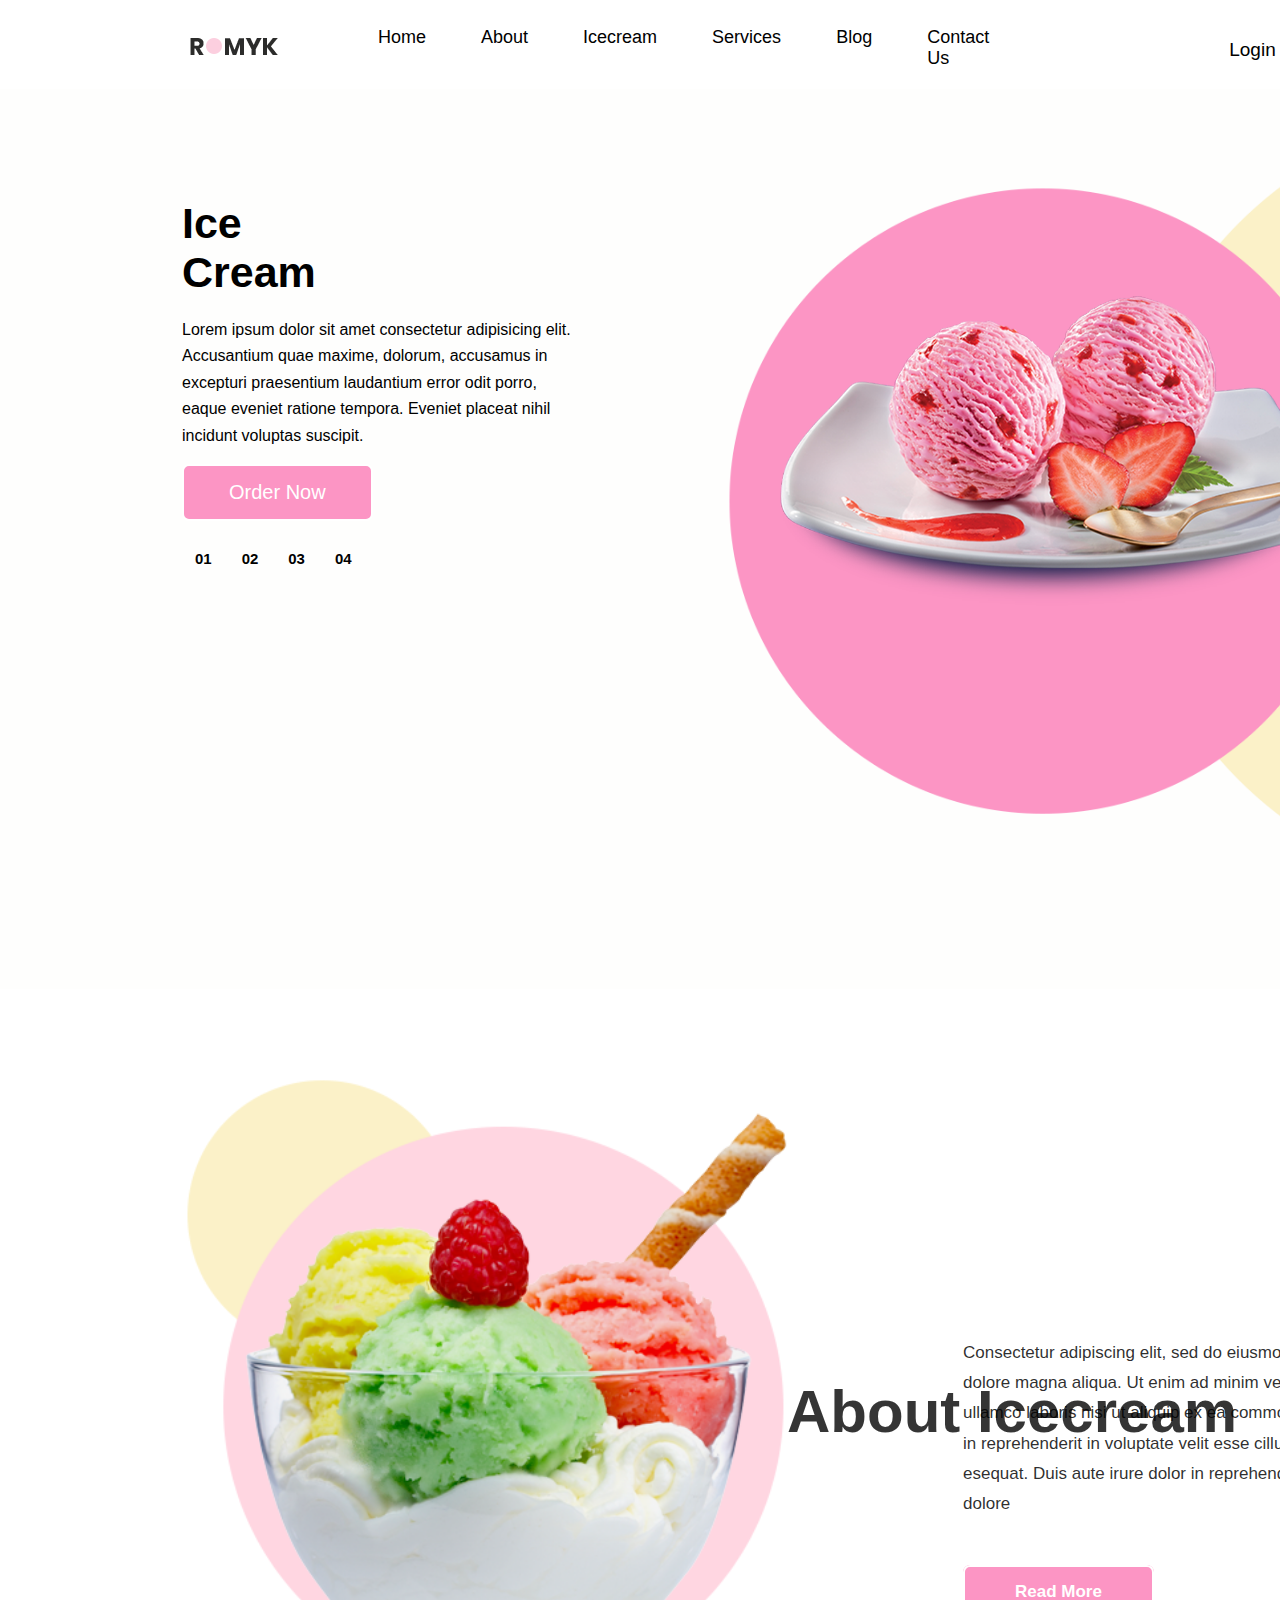
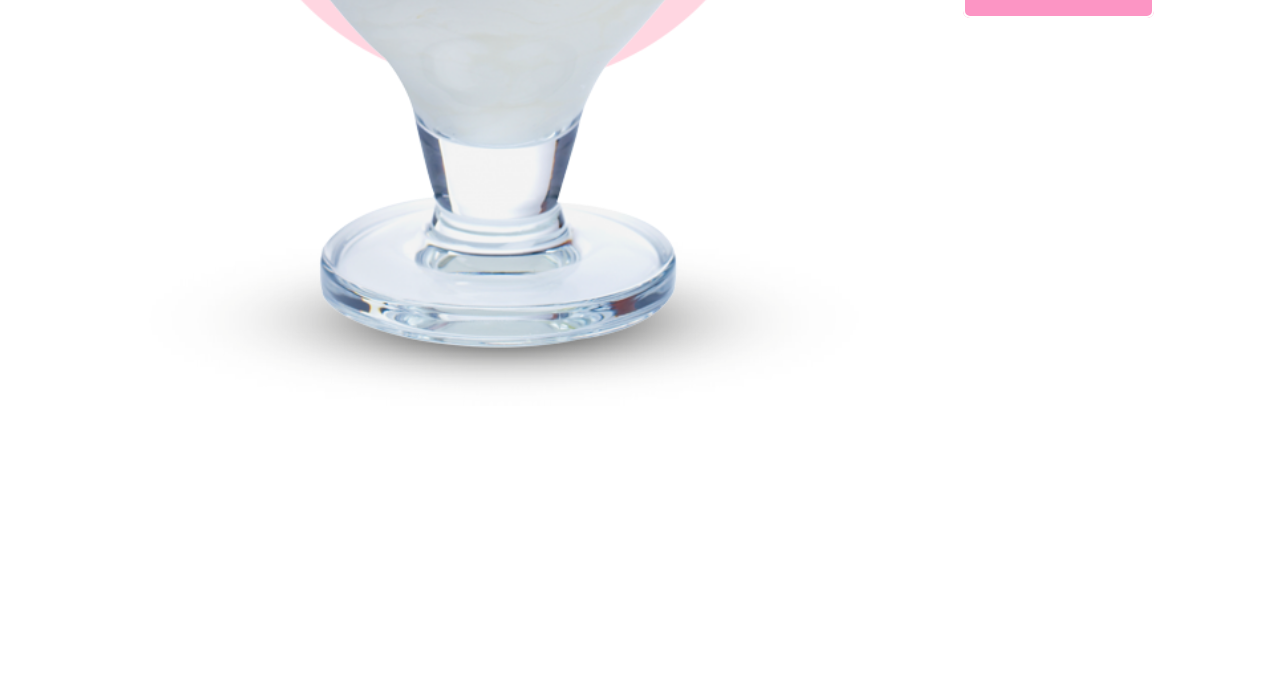
==== index.html @ 7dbae945 "second page" ====
<!DOCTYPE html>
<html lang="en">
<head>
    <meta charset="UTF-8">
    <meta name="viewport" content="width=device-width, initial-scale=1.0">
    <title>Romyk</title>
    <link rel="stylesheet" href="./index.css">
    <link rel="stylesheet" href="https://cdnjs.cloudflare.com/ajax/libs/font-awesome/6.7.2/css/all.min.css" integrity="sha512-Evv84Mr4kqVGRNSgIGL/F/aIDqQb7xQ2vcrdIwxfjThSH8CSR7PBEakCr51Ck+w+/U6swU2Im1vVX0SVk9ABhg==" crossorigin="anonymous" referrerpolicy="no-referrer" />  <!--font AWEsome CDN -->
    <link rel="icon" href="./images/img-5.png">
</head> 
<body>

<header id="navbar">
    <img src="./images/logo.png" alt="refresh the page">
    
    <nav>
    <ul>
        <li><a href="">Home</a></li>
        <li><a href="">About</a></li>
        <li><a href="">Icecream</a></li>
        <li><a href="">Services</a></li>
        <li><a href="">Blog</a></li>
        <li><a href="">Contact Us</a></li>
    </ul>
</nav>
    <p>Login&nbsp; </p>
  <div class="user">
    <i class="fa-solid fa-user"></i></div>
    <div class="search">
    <i class="fa-solid fa-magnifying-glass"></i>
  </div>
    
</header>
<!-- header section end -->
<!-- first page -->
<main>

   <div id="firstpage">
 
    <h1>
      Ice 
    </h1>
    <h1>Cream</h1>
    <P>Lorem ipsum dolor sit amet consectetur adipisicing elit. Accusantium quae maxime, dolorum, accusamus in excepturi praesentium laudantium error odit porro, eaque eveniet ratione tempora. Eveniet placeat nihil incidunt voluptas suscipit.</P> 
   
    <div id="ordernow"><a href="">Order Now</a></div>
    <div class="img"><img src="./images/banner-img.png" height="310px" width="580px"></div>
    <div id="ordernum">
        <ol >
            <li><h5>01</h5></li>
            <li><h5>02</h5></li>
            <li><h5>03</h5></li>
            <li><h5>04</h5></li>
        </ol>
    </div>
    
</div>



</main>
<!-- first page end -->

  <!-- second page     -->
   <section id="secpage">
    
        <div class="Aboutpadding"></div> 
        <div class="margin"></div>
        <img src="./images/about-img.png" alt="">
        <div class="h1"><h1>About Icecream</h1></div>
        <div class="border"></div>
        <div><p>Consectetur adipiscing elit, sed do eiusmod tempor incididunt ut labore et dolore magna aliqua. Ut enim ad minim veniam, quis nostrud exercitation ullamco laboris nisi ut aliquip ex ea commodo consequat. Duis aute irure dolor in reprehenderit in voluptate velit esse cillum dolore euconsectetur adipiscing esequat. Duis aute irure dolor in reprehenderit in voluptate velit esse cillum dolore</p></div>
        <div><a href=""><b>Read More</b></a></div>
        
    </section>
    <!-- second page end -->
</body>
</html>
---- index.css ----
*{
    margin: 0px;
    padding: 0px;
    box-sizing: border-box;
}



#navbar
{   width: 100%;
    padding: 20px 40px 0px 40px;
    display: flex;
    justify-content: space-between;
    align-items: center;
    position: relative;
    bottom: 20px;
    
    
    
}
#navbar img
{
     padding: 22px 0px 0px 150px;      
    
}
#navbar nav ul
{
    padding-top: 27px;
    padding-right: 360px;
    padding-left: 100px;

    display: flex;
    gap: 55px;
   list-style: none;
    font-size: 18px;
    /* font-family: system-ui, -apple-system, BlinkMacSystemFont, 'Segoe UI', Roboto, Oxygen, Ubuntu, Cantarell, 'Open Sans', 'Helvetica Neue', sans-serif; */
    font-family:'poppins',sans-serif;
}
#navbar nav ul li a
{
    text-decoration: none;
    color: black;
}
#navbar nav ul li a:hover
{
    color: #fC95C4;
}
#navbar p
{
    
    font-family:'poppins',sans-serif;
    position: relative;
    right: 120px;
    top: 15px;
    font-size: 19px;
    
} 
#navbar p:hover{
    color: #fC95C4;
    
}
.user
{
    position: relative;
    top: 15px;
    right:118px;}

.search
{
    position: relative;
    top: 15px;
    right:35px ;
}
.search:hover{
    color: #fC95C4;
}
/* first page */
#firstpage {
  background-image: url('./images/banner-bg.png');
  background-repeat: no-repeat;
  background-position: center;
  background-size: cover;
  height:100vh;
  width: 100%;

}
#firstpage h1
{
    box-sizing: border-box;
    text-align:left;
    position: relative;
    top: 110px;
    left: 182px;
    font-family:'poppins',sans-serif;
    font-size: 43px;
}
#firstpage p
{
    font-family:'poppins',sans-serif;
    position: relative;
    top: 130px;
    left: 182px;
    width: 400px;
    line-height: 0.7cm;

}
#ordernow
{
    
    font-family: 'poppins',sans-serif;
    font-size: 20px;
    width: fit-content;
    border: 2px solid black;
    border-radius: 7px;
    border-color: rgb(255, 255, 255);
    background-color: #fC95C4;
    padding: 15px 45px 15px 45px;
    position: relative;
    top: 145px;
    left: 182px;
    

}
#ordernow a{
     
    text-decoration: none;
    color: rgb(255, 255, 255);
}
.img
{
    
    position: relative;
    left: 780px;
    bottom: 80px;
}
#ordernum ol
{
display: flex;
gap: 30px;
list-style: none;
position: relative;
bottom: 140px;
left: 195px;
font-family:'poppins',sans-serif;
font-size: 18px;

}
#ordernum ol li:hover{
    color: #fC95C4;
}
/*second page*/
.Aboutpadding
{
    padding-top: 90px;
}
.margin
{
    margin: 0px 111px 0px 111px;
    padding: 0px 15px 0px 15px;
}
#secpage img{
    max-width: 100%;
    height: 103vh;
    position: relative;
    left: 149px;
}
#secpage .h1
{
    display: flex;
    justify-content: center;
    gap: 5px;
    font-family:'poppins',sans-serif;
    color: rgba(0, 0, 0, 0.792);
    font-size: 30px;
    position: relative;
    bottom: 633px;
    left: 787px;
    width: fit-content;
      
}
#secpage .border{
    width: 90px;
    height: 6px;
    border: 1px solid #00000000;
    background-color: #fC95C4;
    border-radius: 4px;
   position: relative;
   bottom: 88vh;
   left: 158vh;
}
#secpage div p {
    font-family: 'poppins', sans-serif;
    font-size: 17px;
    color: rgba(0, 0, 0, 0.827);
    width: 600px;
    line-height: 0.8cm;
    position: relative;
    bottom: 83vh;
    left: 107vh;
}
#secpage div a
{
    font-family: 'poppins',sans-serif;
    font-size: 17px;
    
    color: black;
    
    width: fit-content;
    border: 2px solid black;
    border-radius: 7px;
    border-color: rgb(255, 255, 255);
    background-color: #fC95C4;
    text-decoration: none;
    color: rgb(255, 255, 255);
    position: relative;
    bottom: 76vh;
    left: 107vh;
    padding: 15px 50px 15px 50px;
}
/*second page end*/
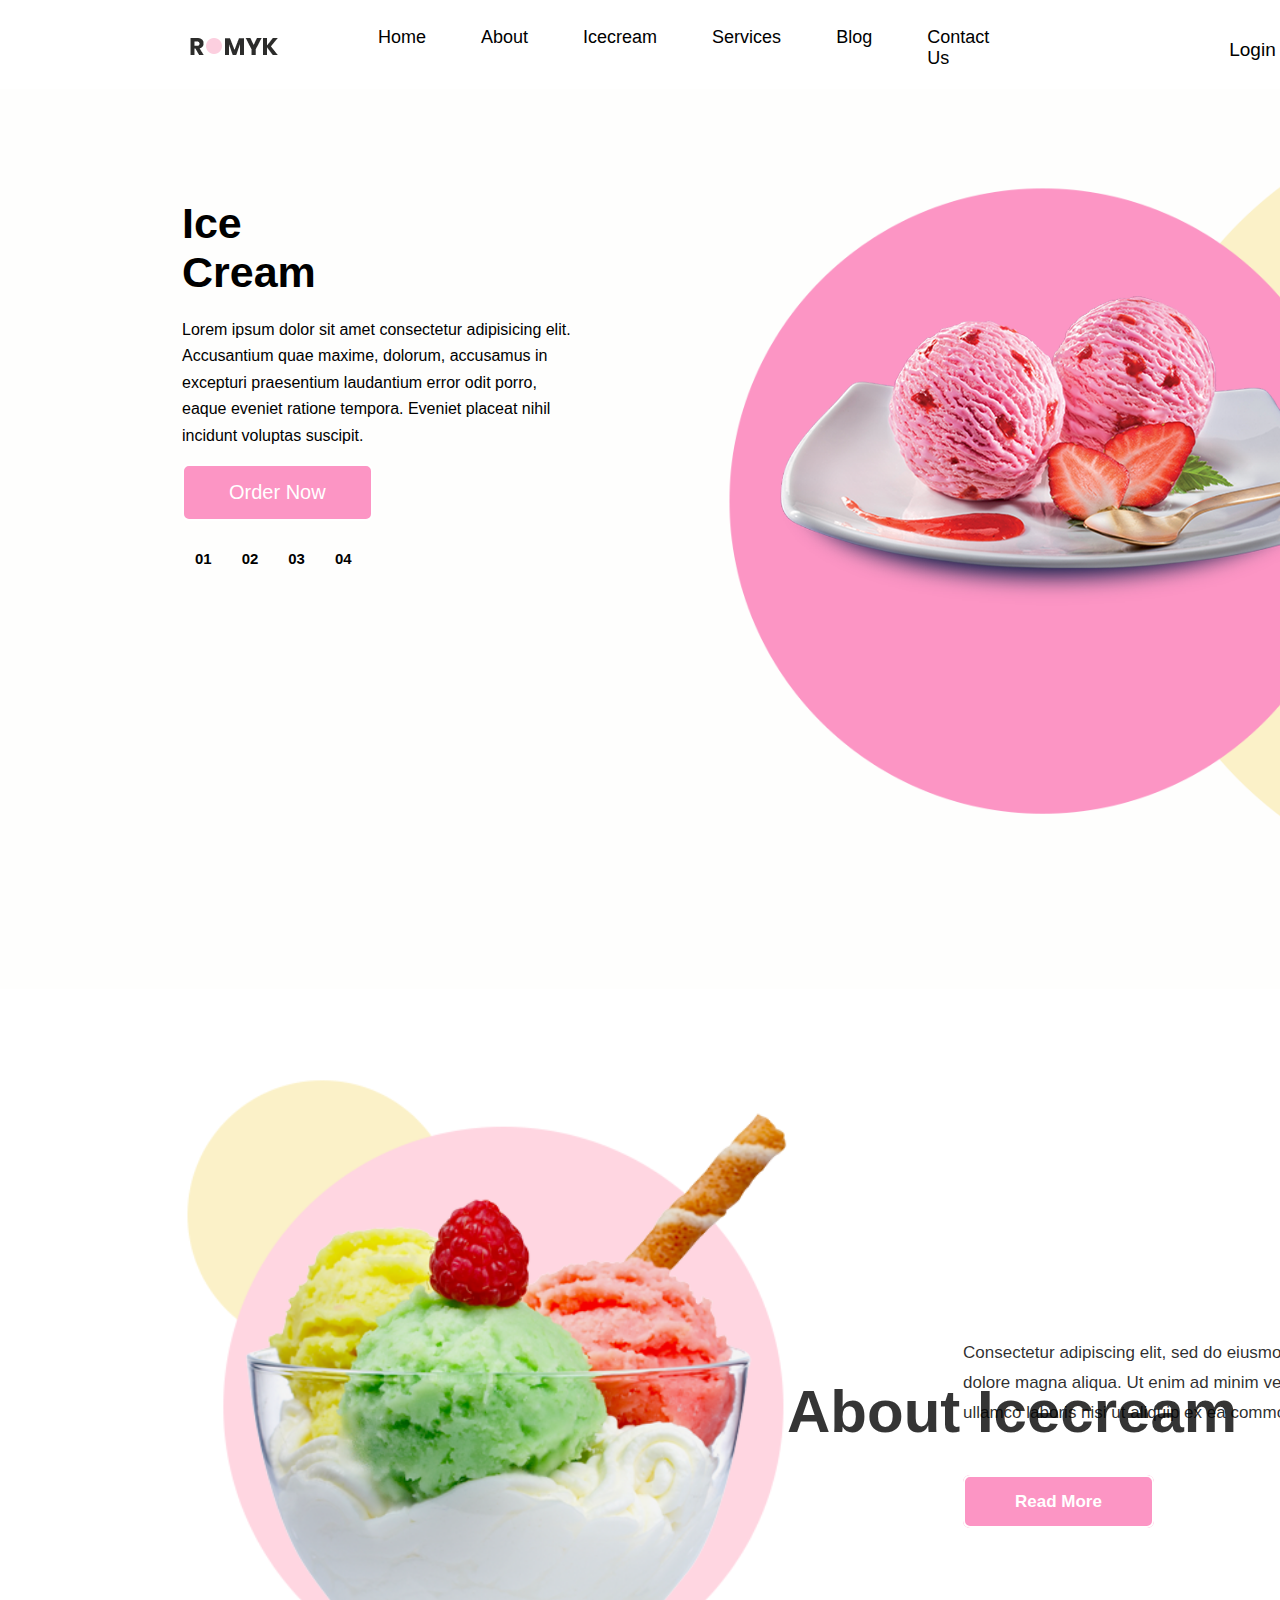
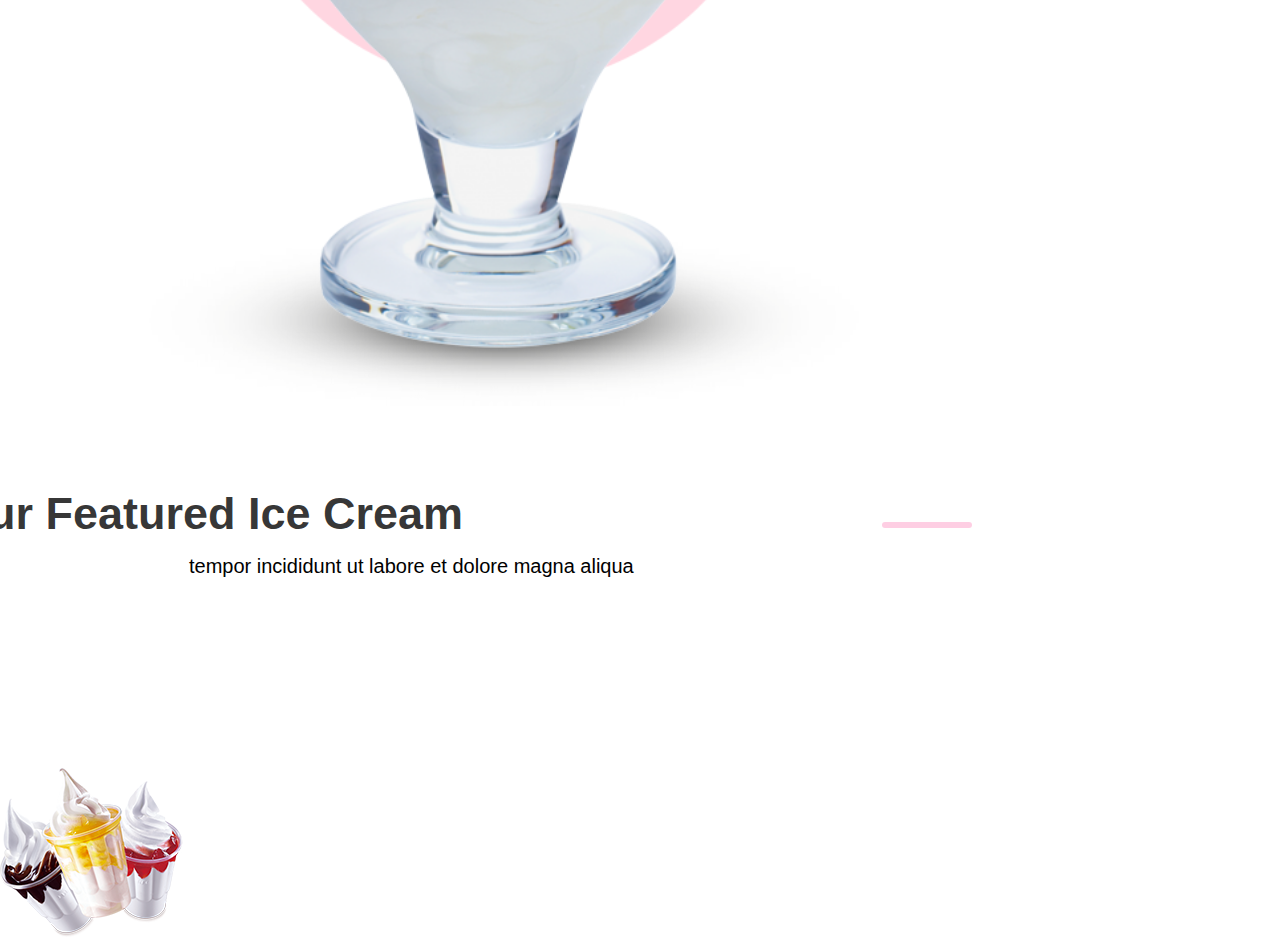
==== commit 2d801902: "third page" ====
--- a/index.html
+++ b/index.html
@@ -5,7 +5,7 @@
     <meta name="viewport" content="width=device-width, initial-scale=1.0">
     <title>Romyk</title>
     <link rel="stylesheet" href="./index.css">
-    <link rel="stylesheet" href="https://cdnjs.cloudflare.com/ajax/libs/font-awesome/6.7.2/css/all.min.css" integrity="sha512-Evv84Mr4kqVGRNSgIGL/F/aIDqQb7xQ2vcrdIwxfjThSH8CSR7PBEakCr51Ck+w+/U6swU2Im1vVX0SVk9ABhg==" crossorigin="anonymous" referrerpolicy="no-referrer" />  <!--font AWEsome CDN -->
+    <link rel="stylesheet" href="https://cdnjs.cloudflare.com/ajax/libs/font-awesome/6.7.2/css/all.min.css" integrity="sha512-Evv84Mr4kqVGRNSgIGL/F/aIDqQb7xQ2vcrdIwxfjThSH8CSR7PBEakCr51Ck+w+/U6swU2Im1vVX0SVk9ABhg==" crossorigin="anonymous" referrerpolicy="no-referrer" />
     <link rel="icon" href="./images/img-5.png">
 </head> 
 <body>
@@ -31,18 +31,12 @@
   </div>
     
 </header>
-<!-- header section end -->
-<!-- first page -->
+
 <main>
-
    <div id="firstpage">
- 
-    <h1>
-      Ice 
-    </h1>
+    <h1>Ice </h1>
     <h1>Cream</h1>
     <P>Lorem ipsum dolor sit amet consectetur adipisicing elit. Accusantium quae maxime, dolorum, accusamus in excepturi praesentium laudantium error odit porro, eaque eveniet ratione tempora. Eveniet placeat nihil incidunt voluptas suscipit.</P> 
-   
     <div id="ordernow"><a href="">Order Now</a></div>
     <div class="img"><img src="./images/banner-img.png" height="310px" width="580px"></div>
     <div id="ordernum">
@@ -53,26 +47,41 @@
             <li><h5>04</h5></li>
         </ol>
     </div>
-    
 </div>
+</main>
+
+<section id="secpage">
+    <div class="Aboutpadding"></div> 
+    <div class="margin"></div>
+    <img src="./images/about-img.png" alt="">
+    <div class="h1"><h1>About Icecream</h1></div>
+    <div class="border"></div>
+    <div><p>Consectetur adipiscing elit, sed do eiusmod tempor incididunt ut labore et dolore magna aliqua. Ut enim ad minim veniam, quis nostrud exercitation ullamco laboris nisi ut aliquip ex ea commodo consequat.</p></div>
+    <div><a href=""><b>Read More</b></a></div>
+</section>
+
+<section id="thipage"> 
+    <div class="padding"></div>
+    <div class="container"></div>
+    <span>
+    <div> 
+     <h1>Our Featured Ice Cream</h1>
+    </div>
+    <div class="border"></div>
+    <p class="cream_text">tempor incididunt ut labore et dolore magna aliqua</p>
+</span>
+<div class="img1">
+    <img src="./images/img-1.png" alt="">
+
+</div>
+<div class="img2"> 
+    <!-- <img src="./images/img-2.png" alt=""> -->
+</div>
+<div class="img3"> 
+    <!-- <img src="./images/img-3.png" alt=""> -->
+</div>
+</section>
 
 
-
-</main>
-<!-- first page end -->
-
-  <!-- second page     -->
-   <section id="secpage">
-    
-        <div class="Aboutpadding"></div> 
-        <div class="margin"></div>
-        <img src="./images/about-img.png" alt="">
-        <div class="h1"><h1>About Icecream</h1></div>
-        <div class="border"></div>
-        <div><p>Consectetur adipiscing elit, sed do eiusmod tempor incididunt ut labore et dolore magna aliqua. Ut enim ad minim veniam, quis nostrud exercitation ullamco laboris nisi ut aliquip ex ea commodo consequat. Duis aute irure dolor in reprehenderit in voluptate velit esse cillum dolore euconsectetur adipiscing esequat. Duis aute irure dolor in reprehenderit in voluptate velit esse cillum dolore</p></div>
-        <div><a href=""><b>Read More</b></a></div>
-        
-    </section>
-    <!-- second page end -->
 </body>
-</html>+</html>
--- a/index.css
+++ b/index.css
@@ -143,7 +143,21 @@
 left: 195px;
 font-family:'poppins',sans-serif;
 font-size: 18px;
-
+counter-reset: item;
+padding-left: 0;
+margin-left: 0;
+}
+
+#ordernum ol li {
+  counter-increment: item;
+  display: flex;
+  align-items: center;
+}
+
+#ordernum ol li h5 {
+  color: inherit;
+  margin: 0;
+  padding: 0;
 }
 #ordernum ol li:hover{
     color: #fC95C4;
@@ -218,5 +232,52 @@
     padding: 15px 50px 15px 50px;
 }
 /*second page end*/
-
-
+/* third page start */
+#thipage .padding{
+
+    padding: 90px 0px 0px 0px;
+}
+#thipage .container
+{
+    width: 100%;
+    padding-left: 15px;
+    padding-right: 15px;
+    margin-left: auto;
+    margin-right: auto;
+}
+#thipage div h1{
+    display: flex;
+    justify-content: center;
+    position: relative;
+    bottom: 22vh;
+    right: 48vh;
+    font-family: 'poppins',sans-serif;
+    font-size: 45px;
+    color: rgba(0, 0, 0, 0.803);
+
+}
+#thipage .border
+{
+    width: 90px;
+    height: 6px;
+    border: 1px solid #00000000;
+    background-color: #fc95c375;
+    border-radius: 4px;
+   position: relative;
+   bottom: 24vh;
+   left: 98vh;
+}
+#thipage span{
+    padding: 0px 0px 10px 0px;
+}
+#thipage .cream_text{
+    font-family: 'poppins',sans-serif;
+    font-size: 20px;
+    position: relative;
+    bottom: 21vh;
+    left: 21vh;
+}
+#thipage .img1
+{
+
+}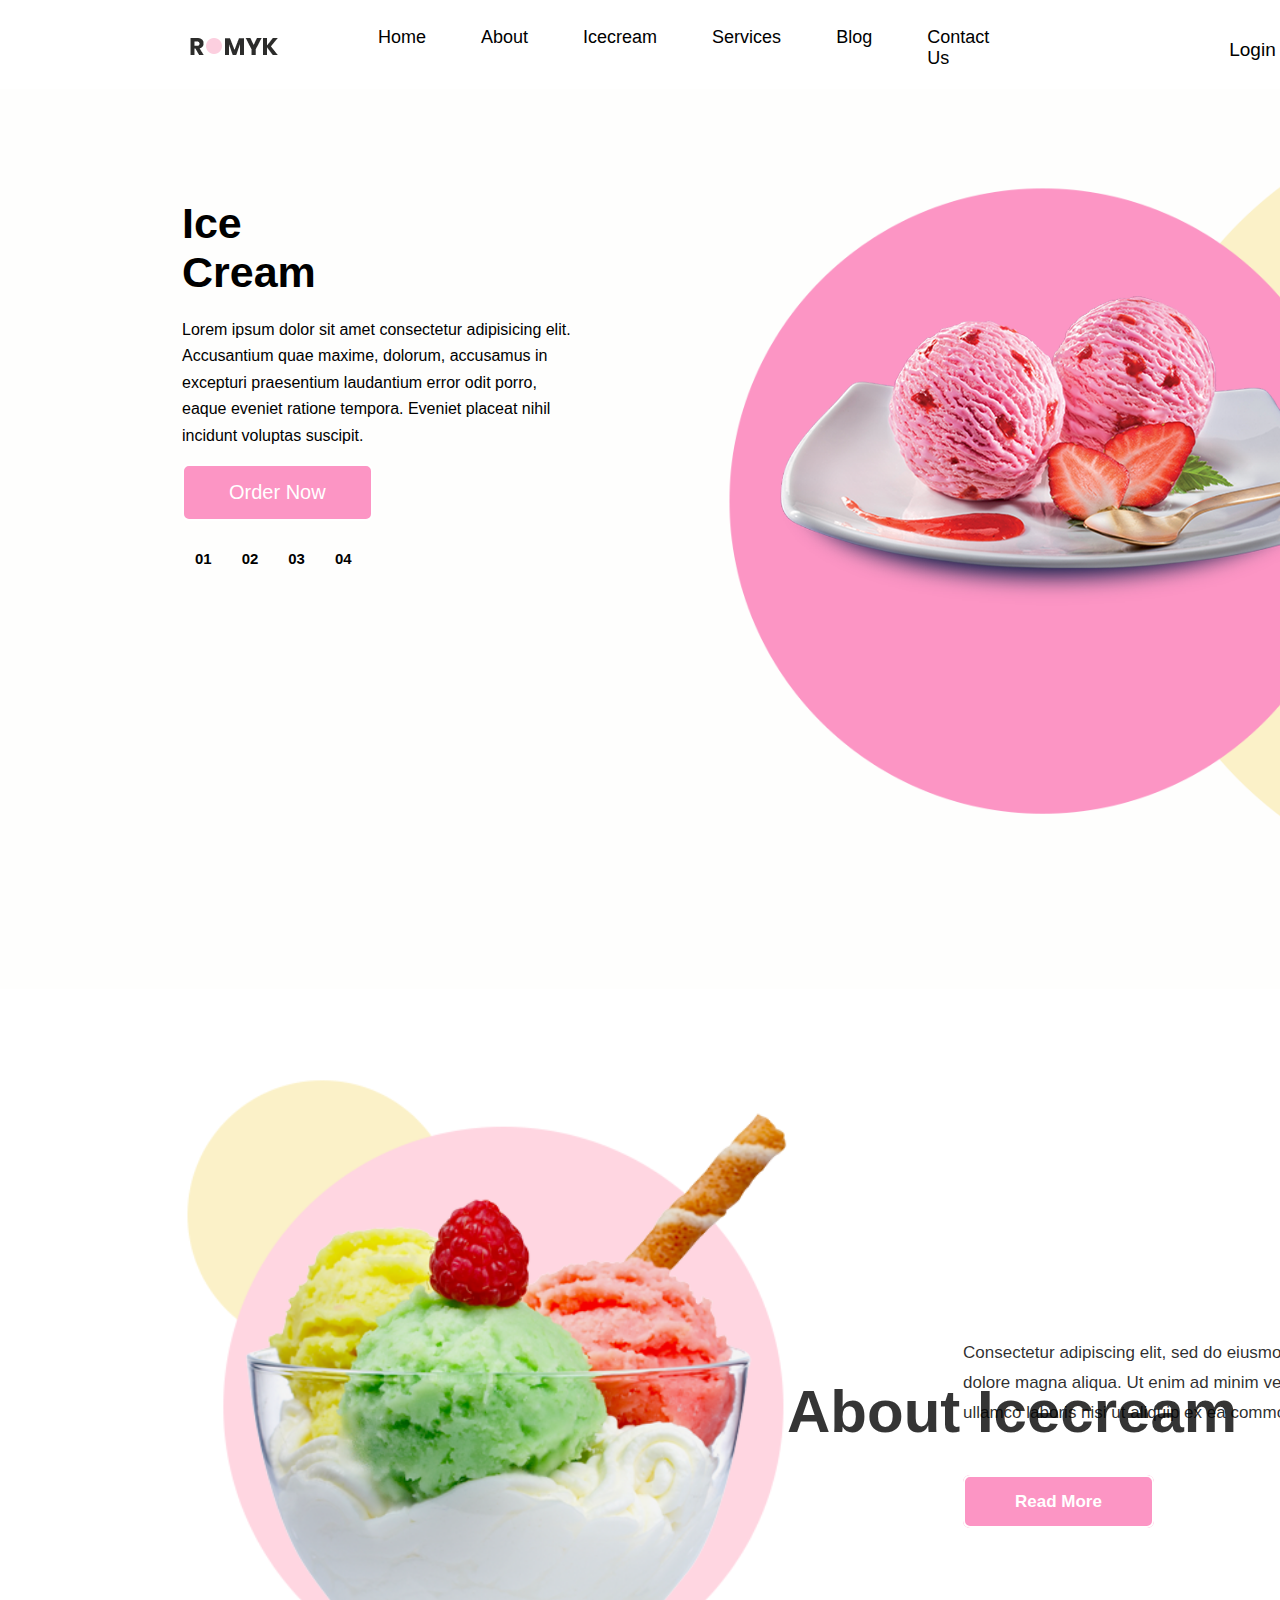
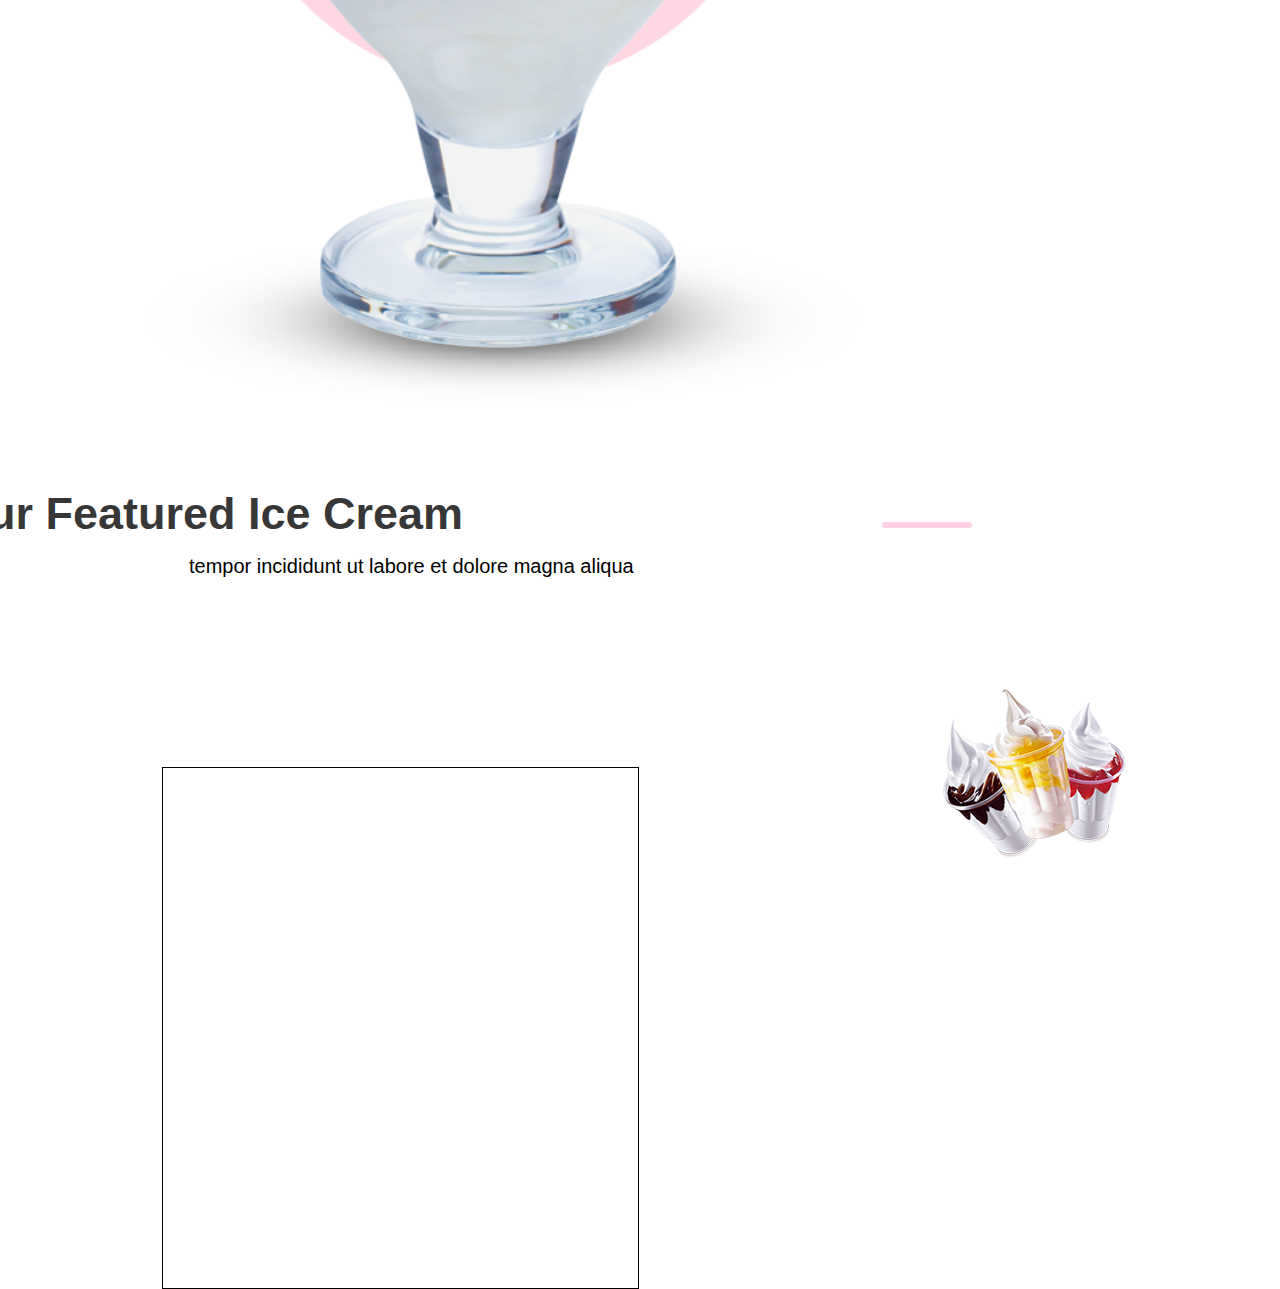
==== commit d4c321c5: "new" ====
--- a/index.html
+++ b/index.html
@@ -71,8 +71,9 @@
     <p class="cream_text">tempor incididunt ut labore et dolore magna aliqua</p>
 </span>
 <div class="img1">
-    <img src="./images/img-1.png" alt="">
-
+    <span class="img">
+    <img src="./images/img-1.png" alt=""> 
+   </span>
 </div>
 <div class="img2"> 
     <!-- <img src="./images/img-2.png" alt=""> -->
--- a/index.css
+++ b/index.css
@@ -1,4 +1,4 @@
-*{
+    *{
     margin: 0px;
     padding: 0px;
     box-sizing: border-box;
@@ -279,5 +279,15 @@
 }
 #thipage .img1
 {
-
+    border: 1px solid hsl(0, 0%, 0%);
+    width: 53vh;
+    height: 58vh;
+    position: relative;
+    left: 18vh;
+    padding: 0px ;
+}
+#thipage .img1 .img
+{
+
+    
 }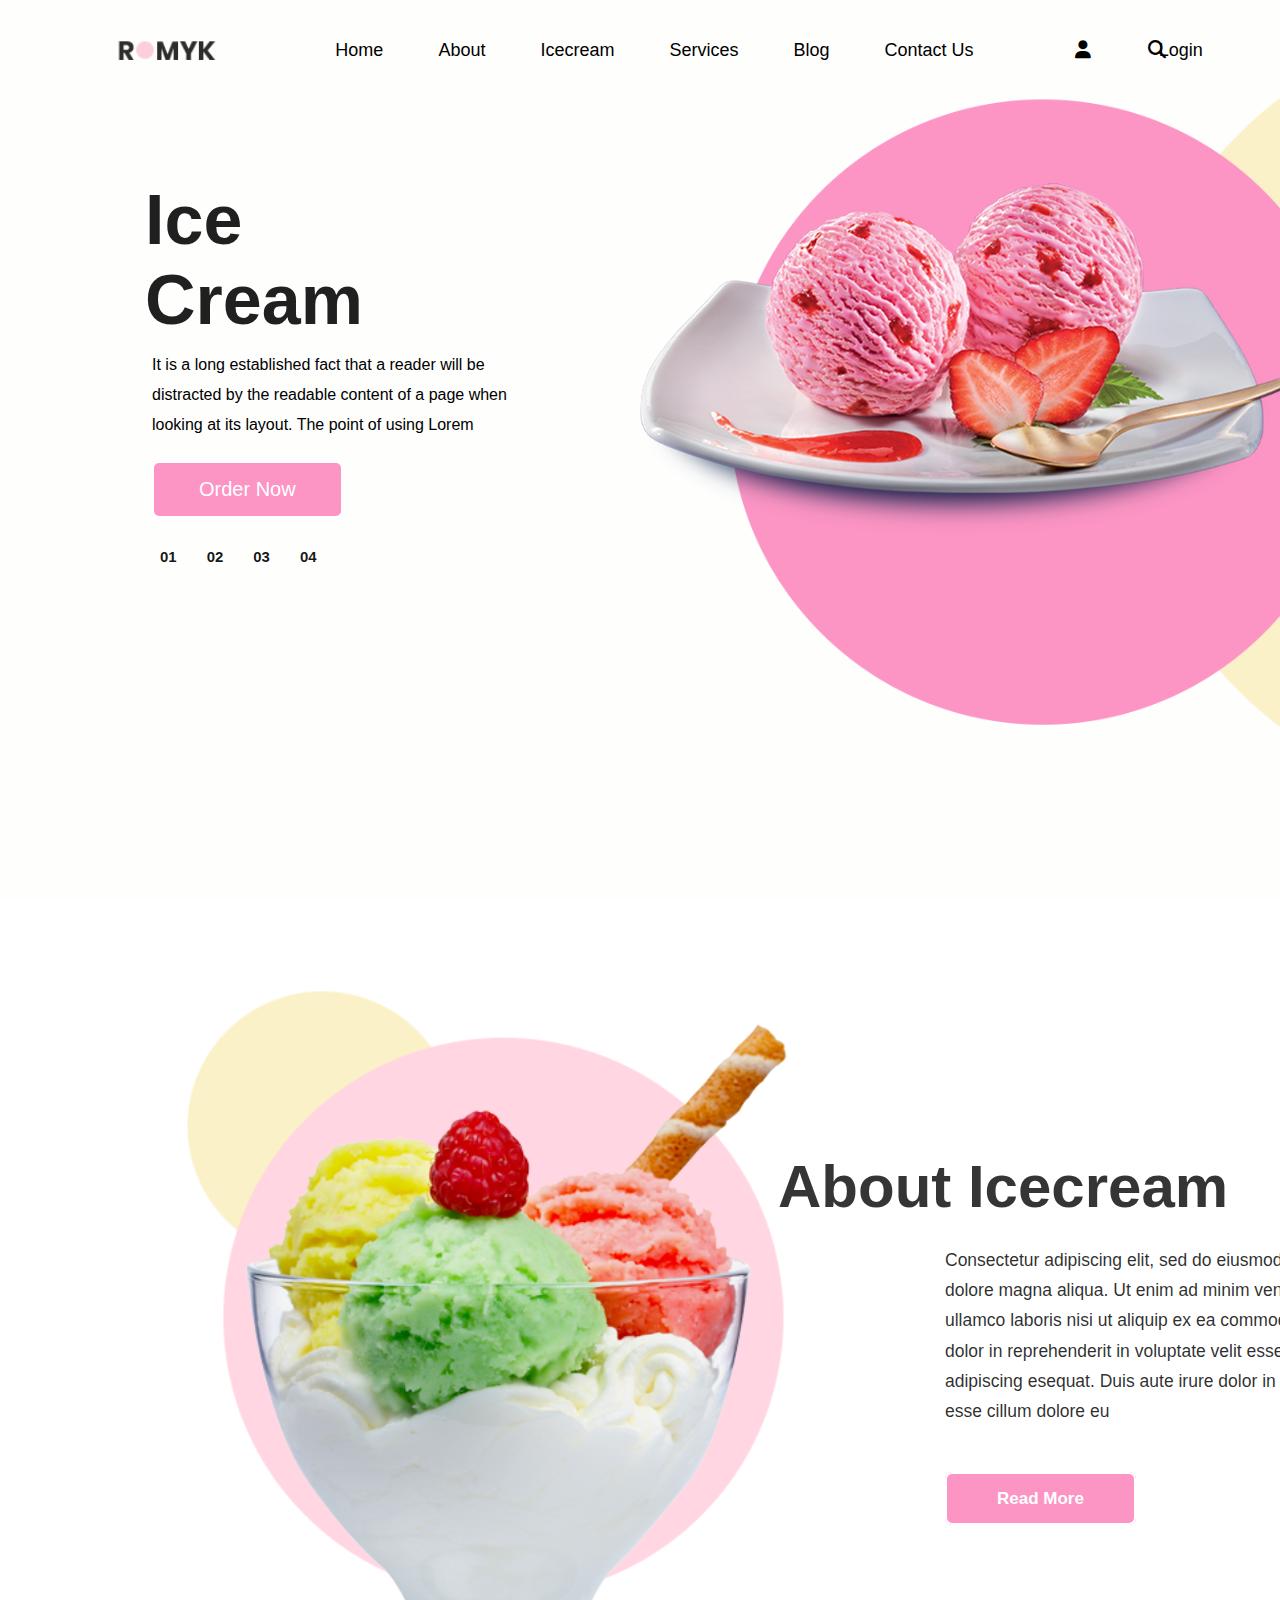
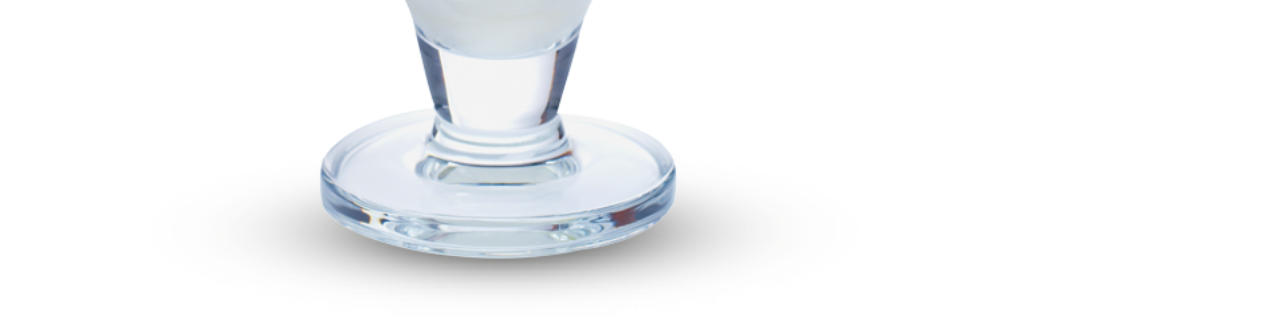
==== commit 02cf65e2: "code change" ====
--- a/index.html
+++ b/index.html
@@ -9,10 +9,9 @@
     <link rel="icon" href="./images/img-5.png">
 </head> 
 <body>
-
+ 
 <header id="navbar">
-    <img src="./images/logo.png" alt="refresh the page">
-    
+    <img src="./images/logo.png" alt="refresh the page">    
     <nav>
     <ul>
         <li><a href="">Home</a></li>
@@ -21,24 +20,26 @@
         <li><a href="">Services</a></li>
         <li><a href="">Blog</a></li>
         <li><a href="">Contact Us</a></li>
+        <div class="login">
+        <li><a href="">Login</a></li>
+        </div>   
     </ul>
-</nav>
-    <p>Login&nbsp; </p>
-  <div class="user">
-    <i class="fa-solid fa-user"></i></div>
-    <div class="search">
-    <i class="fa-solid fa-magnifying-glass"></i>
-  </div>
+ </nav>   
+<div class="icons">
+     <a href=""><i class="fa-solid fa-user"></i></a></i>
+   <span class="search"> <a href=""><i class="fa-solid fa-magnifying-glass"></i></a></span>
+</div>
     
 </header>
-
+<!-- header navbar section end -->
 <main>
    <div id="firstpage">
     <h1>Ice </h1>
     <h1>Cream</h1>
-    <P>Lorem ipsum dolor sit amet consectetur adipisicing elit. Accusantium quae maxime, dolorum, accusamus in excepturi praesentium laudantium error odit porro, eaque eveniet ratione tempora. Eveniet placeat nihil incidunt voluptas suscipit.</P> 
-    <div id="ordernow"><a href="">Order Now</a></div>
-    <div class="img"><img src="./images/banner-img.png" height="310px" width="580px"></div>
+
+    <P>It is a long established fact that a reader will be distracted by the readable content of a page when looking at its layout. The point of using Lorem</P> 
+     <div id="ordernow"><a href="">Order Now</a></div>
+ <div class="img"><img src="./images/banner-img.png" ></div> 
     <div id="ordernum">
         <ol >
             <li><h5>01</h5></li>
@@ -48,7 +49,8 @@
         </ol>
     </div>
 </div>
-</main>
+</main>  
+
 
 <section id="secpage">
     <div class="Aboutpadding"></div> 
@@ -56,11 +58,12 @@
     <img src="./images/about-img.png" alt="">
     <div class="h1"><h1>About Icecream</h1></div>
     <div class="border"></div>
-    <div><p>Consectetur adipiscing elit, sed do eiusmod tempor incididunt ut labore et dolore magna aliqua. Ut enim ad minim veniam, quis nostrud exercitation ullamco laboris nisi ut aliquip ex ea commodo consequat.</p></div>
+    <div><p>Consectetur adipiscing elit, sed do eiusmod tempor incididunt ut labore et dolore magna aliqua. Ut enim ad minim veniam, quis nostrud exercitation ullamco laboris nisi ut aliquip ex ea commodo consequat. Duis aute irure dolor in reprehenderit in voluptate velit esse cillum dolore euconsectetur adipiscing esequat. Duis aute irure dolor in reprehenderit in voluptate velit esse cillum dolore eu</p></div>
     <div><a href=""><b>Read More</b></a></div>
-</section>
+</section> 
 
-<section id="thipage"> 
+
+<!-- <section id="thipage">  
     <div class="padding"></div>
     <div class="container"></div>
     <span>
@@ -76,12 +79,11 @@
    </span>
 </div>
 <div class="img2"> 
-    <!-- <img src="./images/img-2.png" alt=""> -->
+     <img src="./images/img-2.png" alt="">
 </div>
 <div class="img3"> 
-    <!-- <img src="./images/img-3.png" alt=""> -->
-</div>
-</section>
+    <img src="./images/img-3.png" alt=""> 
+</div> </section>  -->
 
 
 </body>
--- a/index.css
+++ b/index.css
@@ -8,100 +8,100 @@
 
 #navbar
 {   width: 100%;
-    padding: 20px 40px 0px 40px;
+    /*padding: 20px 40px 0px 40px;*/
     display: flex;
     justify-content: space-between;
     align-items: center;
-    position: relative;
-    bottom: 20px;
-    
-    
-    
-}
+    position: absolute;
+    top: 4.4%;
+    z-index: 999;
+
+}
+    
 #navbar img
 {
-     padding: 22px 0px 0px 150px;      
+    scale: 1.1; 
+      position: absolute; 
+      top: 50%;
+      left: 9.6%; 
     
 }
 #navbar nav ul
 {
-    padding-top: 27px;
-    padding-right: 360px;
-    padding-left: 100px;
-
-    display: flex;
-    gap: 55px;
-   list-style: none;
+position: absolute;
+left:26.2%;
+display: flex;
+gap: 55px;
+list-style: none;
+font-size: 18px;
+font-family:'poppins',sans-serif;
+}
+#navbar nav ul li a
+{
+    text-decoration: none;
+    color: black;
+}
+#navbar nav ul div
+{
+    position: absolute;
+    left: 129% ;
+}
+#navbar nav ul li a:hover
+{
+    color: #fC95C4;
+}
+#navbar div a 
+{
+    text-decoration: none;
+    color: black;
+    
+}
+#navbar .icons
+{
     font-size: 18px;
-    /* font-family: system-ui, -apple-system, BlinkMacSystemFont, 'Segoe UI', Roboto, Oxygen, Ubuntu, Cantarell, 'Open Sans', 'Helvetica Neue', sans-serif; */
-    font-family:'poppins',sans-serif;
-}
-#navbar nav ul li a
-{
-    text-decoration: none;
-    color: black;
-}
-#navbar nav ul li a:hover
-{
+    display: flex;
+    gap: 57px;
+    position: absolute;
+    top: 3%;
+    left: 84%;
+
+}
+#navbar div span :hover{
     color: #fC95C4;
 }
-#navbar p
-{
-    
-    font-family:'poppins',sans-serif;
-    position: relative;
-    right: 120px;
-    top: 15px;
-    font-size: 19px;
-    
-} 
-#navbar p:hover{
-    color: #fC95C4;
-    
-}
-.user
-{
-    position: relative;
-    top: 15px;
-    right:118px;}
-
-.search
-{
-    position: relative;
-    top: 15px;
-    right:35px ;
-}
-.search:hover{
-    color: #fC95C4;
-}
+/*hearde navbar section end*/  
 /* first page */
 #firstpage {
   background-image: url('./images/banner-bg.png');
   background-repeat: no-repeat;
-  background-position: center;
+  background-position: center 3%;
   background-size: cover;
-  height:100vh;
-  width: 100%;
-
+  min-height: 100vh;
+}
+#firstpage {
+    width: 100%;
+    max-width: 100vw;
+    overflow-x: hidden;
 }
 #firstpage h1
 {
-    box-sizing: border-box;
-    text-align:left;
-    position: relative;
-    top: 110px;
-    left: 182px;
+    position: relative;
+    top:180px;
+    left: 145px;
+    color: rgba(0, 0, 0, 0.873);
     font-family:'poppins',sans-serif;
-    font-size: 43px;
-}
+    font-size: 70px;
+}
+
 #firstpage p
 {
     font-family:'poppins',sans-serif;
-    position: relative;
-    top: 130px;
-    left: 182px;
-    width: 400px;
-    line-height: 0.7cm;
+    font-size: medium;
+    position: relative;
+    top: 190px;
+    left: 152px;
+    width: 355px;
+    line-height: 0.8cm;
 
 }
 #ordernow
@@ -116,8 +116,8 @@
     background-color: #fC95C4;
     padding: 15px 45px 15px 45px;
     position: relative;
-    top: 145px;
-    left: 182px;
+    top: 210px;
+    left: 152px;
     
 
 }
@@ -128,10 +128,11 @@
 }
 .img
 {
-    
-    position: relative;
-    left: 780px;
-    bottom: 80px;
+  scale:0.73;
+  position: absolute;
+  left: 40.3%;
+  top: 13%;
+
 }
 #ordernum ol
 {
@@ -139,8 +140,8 @@
 gap: 30px;
 list-style: none;
 position: relative;
-bottom: 140px;
-left: 195px;
+top: 240px;
+left:160px ;
 font-family:'poppins',sans-serif;
 font-size: 18px;
 counter-reset: item;
@@ -155,13 +156,14 @@
 }
 
 #ordernum ol li h5 {
-  color: inherit;
+  color: rgba(0, 0, 0, 0.91);
   margin: 0;
   padding: 0;
 }
 #ordernum ol li:hover{
     color: #fC95C4;
 }
+/*first page end*/
 /*second page*/
 .Aboutpadding
 {
@@ -175,7 +177,7 @@
 #secpage img{
     max-width: 100%;
     height: 103vh;
-    position: relative;
+    position:absolute;
     left: 149px;
 }
 #secpage .h1
@@ -186,9 +188,9 @@
     font-family:'poppins',sans-serif;
     color: rgba(0, 0, 0, 0.792);
     font-size: 30px;
-    position: relative;
-    bottom: 633px;
-    left: 787px;
+   position:relative ;
+    left: 778px;
+    top:18vh;
     width: fit-content;
       
 }
@@ -198,19 +200,19 @@
     border: 1px solid #00000000;
     background-color: #fC95C4;
     border-radius: 4px;
-   position: relative;
-   bottom: 88vh;
-   left: 158vh;
+    position: relative;
+    left: 160vh;
+    top: 16vh;
 }
 #secpage div p {
     font-family: 'poppins', sans-serif;
-    font-size: 17px;
+    font-size: 17.5px;
     color: rgba(0, 0, 0, 0.827);
-    width: 600px;
+    width: 585px;
     line-height: 0.8cm;
-    position: relative;
-    bottom: 83vh;
-    left: 107vh;
+   position: relative;
+    top: 20vh;
+    left: 105vh;
 }
 #secpage div a
 {
@@ -226,13 +228,17 @@
     background-color: #fC95C4;
     text-decoration: none;
     color: rgb(255, 255, 255);
-    position: relative;
-    bottom: 76vh;
-    left: 107vh;
     padding: 15px 50px 15px 50px;
-}
+    position: relative;
+    top: 27vh;
+    left: 105vh;
+    
+}
+    */
 /*second page end*/
+
 /* third page start */
+/* 
 #thipage .padding{
 
     padding: 90px 0px 0px 0px;
@@ -290,4 +296,4 @@
 {
 
     
-}+}*/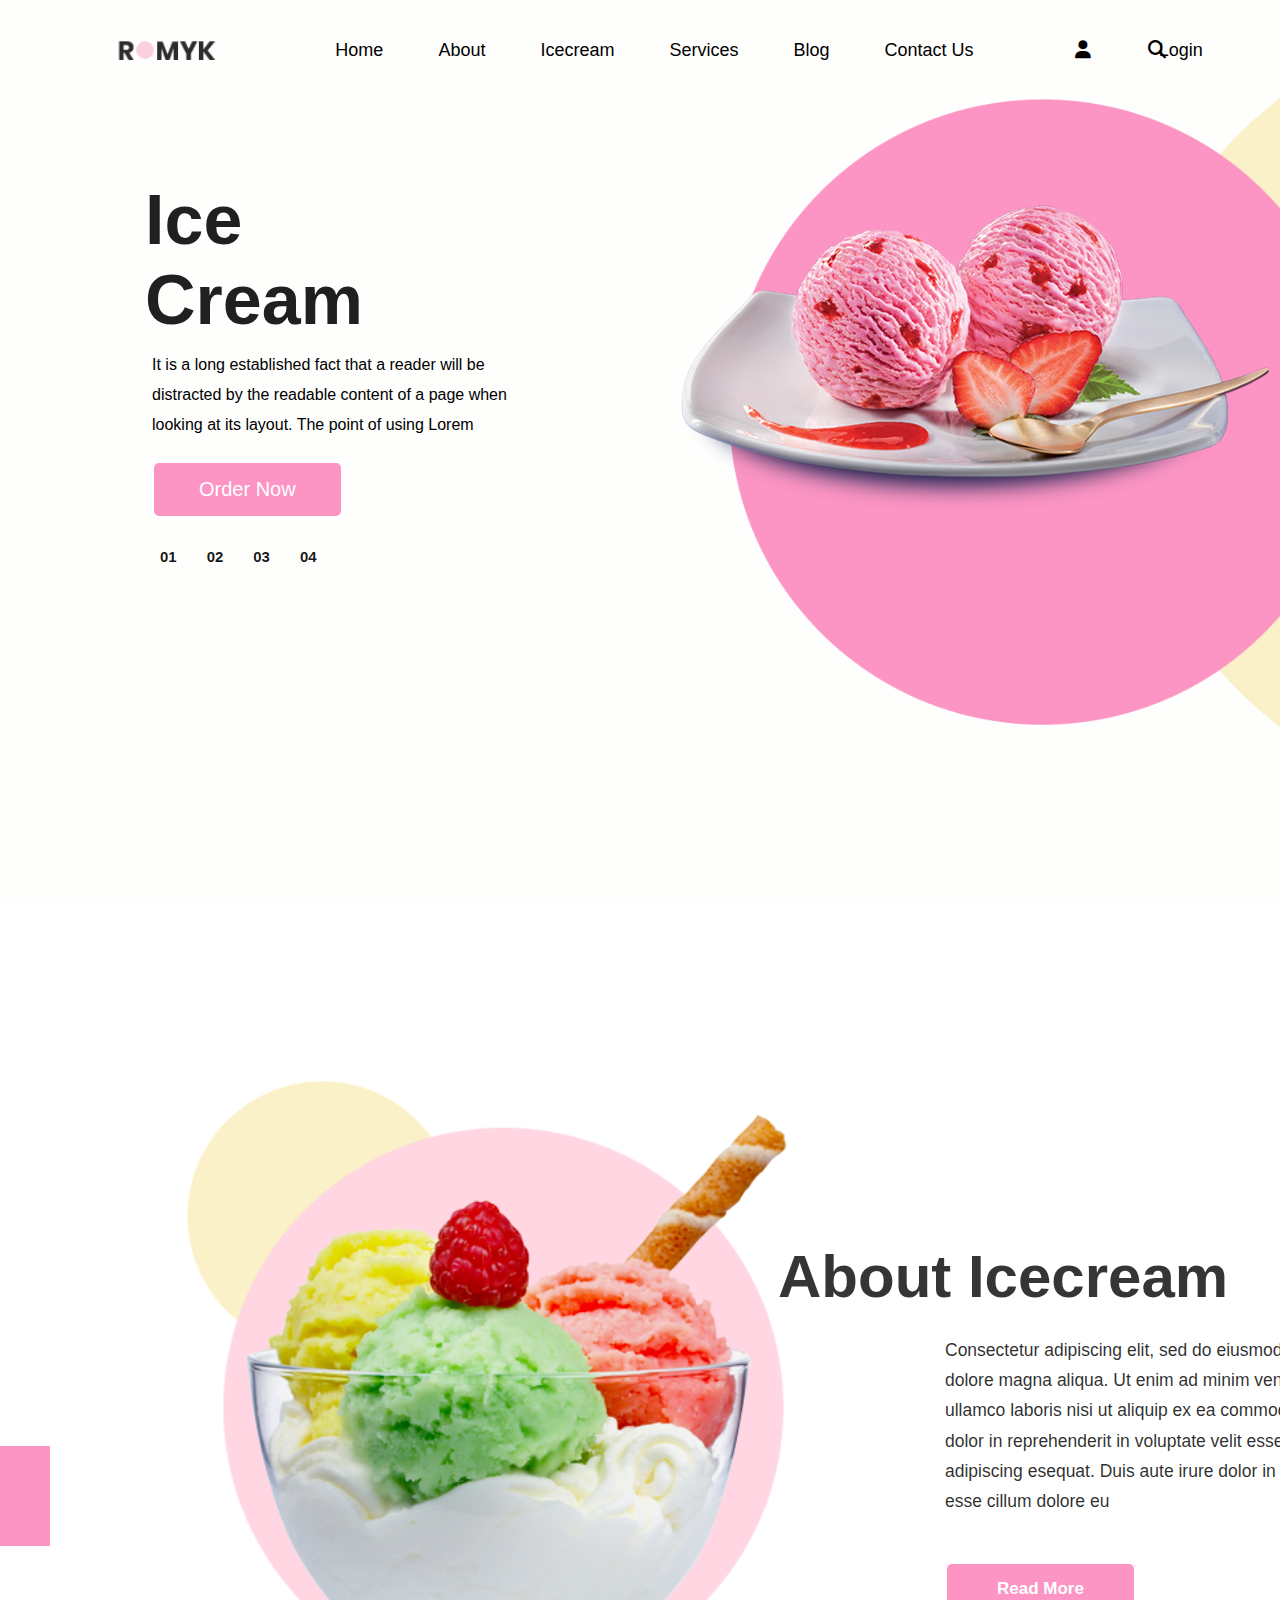
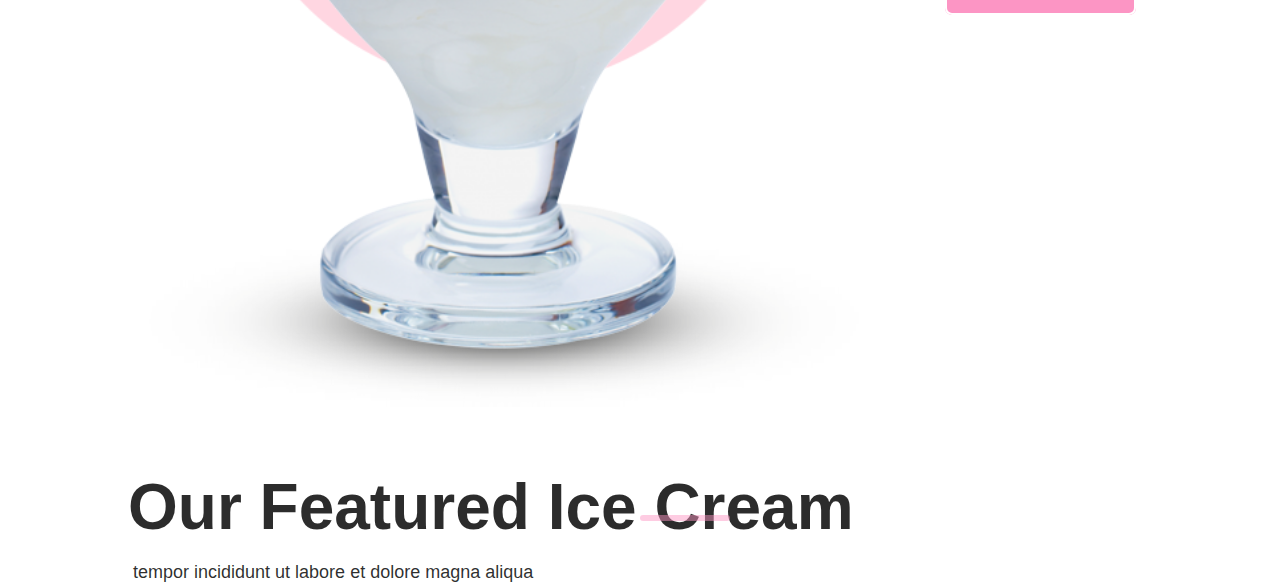
==== commit 1e5292d7: "new" ====
--- a/index.html
+++ b/index.html
@@ -62,28 +62,24 @@
     <div><a href=""><b>Read More</b></a></div>
 </section> 
 
-
-<!-- <section id="thipage">  
+ <section id="thipage">  
     <div class="padding"></div>
-    <div class="container"></div>
-    <span>
-    <div> 
-     <h1>Our Featured Ice Cream</h1>
+    <div class="h1p">
+        <h1> Our Featured Ice Cream
+        </h1>
+        <p>&nbsp;tempor incididunt ut labore et dolore magna aliqua</p>
     </div>
     <div class="border"></div>
-    <p class="cream_text">tempor incididunt ut labore et dolore magna aliqua</p>
-</span>
-<div class="img1">
-    <span class="img">
-    <img src="./images/img-1.png" alt=""> 
-   </span>
+
+<div class="box">
+    <div></div>
+    <div></div>
+    <div></div>
+    <div></div>
+    <div></div>
+    <div></div>
+
 </div>
-<div class="img2"> 
-     <img src="./images/img-2.png" alt="">
-</div>
-<div class="img3"> 
-    <img src="./images/img-3.png" alt=""> 
-</div> </section>  -->
 
 
 </body>
--- a/index.css
+++ b/index.css
@@ -128,7 +128,7 @@
 }
 .img
 {
-  scale:0.73;
+  scale:0.64;
   position: absolute;
   left: 40.3%;
   top: 13%;
@@ -165,9 +165,15 @@
 }
 /*first page end*/
 /*second page*/
+#secpage{
+    width: 100%;
+    max-width: 100vw;
+    
+}
 .Aboutpadding
 {
     padding-top: 90px;
+    padding-bottom:90px ;
 }
 .margin
 {
@@ -198,7 +204,7 @@
     width: 90px;
     height: 6px;
     border: 1px solid #00000000;
-    background-color: #fC95C4;
+    background-color: #fc95c37b;
     border-radius: 4px;
     position: relative;
     left: 160vh;
@@ -234,66 +240,52 @@
     left: 105vh;
     
 }
-    */
+    
 /*second page end*/
 
 /* third page start */
-/* 
+#thipage
+{
+    width: 100%;
+    max-width: 100vw;
+    overflow-x: hidden;
+}
 #thipage .padding{
 
-    padding: 90px 0px 0px 0px;
-}
-#thipage .container
-{
-    width: 100%;
-    padding-left: 15px;
-    padding-right: 15px;
-    margin-left: auto;
-    margin-right: auto;
-}
-#thipage div h1{
-    display: flex;
-    justify-content: center;
-    position: relative;
-    bottom: 22vh;
-    right: 48vh;
+    padding: 90px 0px 0px 90px;
+}
+#thipage .h1p
+{
     font-family: 'poppins',sans-serif;
-    font-size: 45px;
-    color: rgba(0, 0, 0, 0.803);
-
-}
-#thipage .border
-{
+    font-size: xx-large;
+    display: grid; 
+    justify-content: left; 
+    gap: 18px; /* Added gap to create vertical spacing between h1 and p */
+    position: absolute;
+    top: 230%;
+    left: 10%;
+    color: rgba(0, 0, 0, 0.827);
+    
+}
+#thipage .h1p p{
+    font-size: large;
+}
+#thipage .border{
     width: 90px;
     height: 6px;
     border: 1px solid #00000000;
-    background-color: #fc95c375;
+    background-color: #fc95c37b;
     border-radius: 4px;
-   position: relative;
-   bottom: 24vh;
-   left: 98vh;
-}
-#thipage span{
-    padding: 0px 0px 10px 0px;
-}
-#thipage .cream_text{
-    font-family: 'poppins',sans-serif;
-    font-size: 20px;
-    position: relative;
-    bottom: 21vh;
-    left: 21vh;
-}
-#thipage .img1
-{
-    border: 1px solid hsl(0, 0%, 0%);
-    width: 53vh;
-    height: 58vh;
-    position: relative;
-    left: 18vh;
-    padding: 0px ;
-}
-#thipage .img1 .img
-{
-
-    
-}*/+    position: absolute;
+    top: 235%;
+    left: 50%;
+    
+}
+#thipage .box
+{
+    width: 50px;
+    height: 100px;
+    border: 1px solid #00000000;
+    background-color: #fC95C4;
+    position: inherit;
+}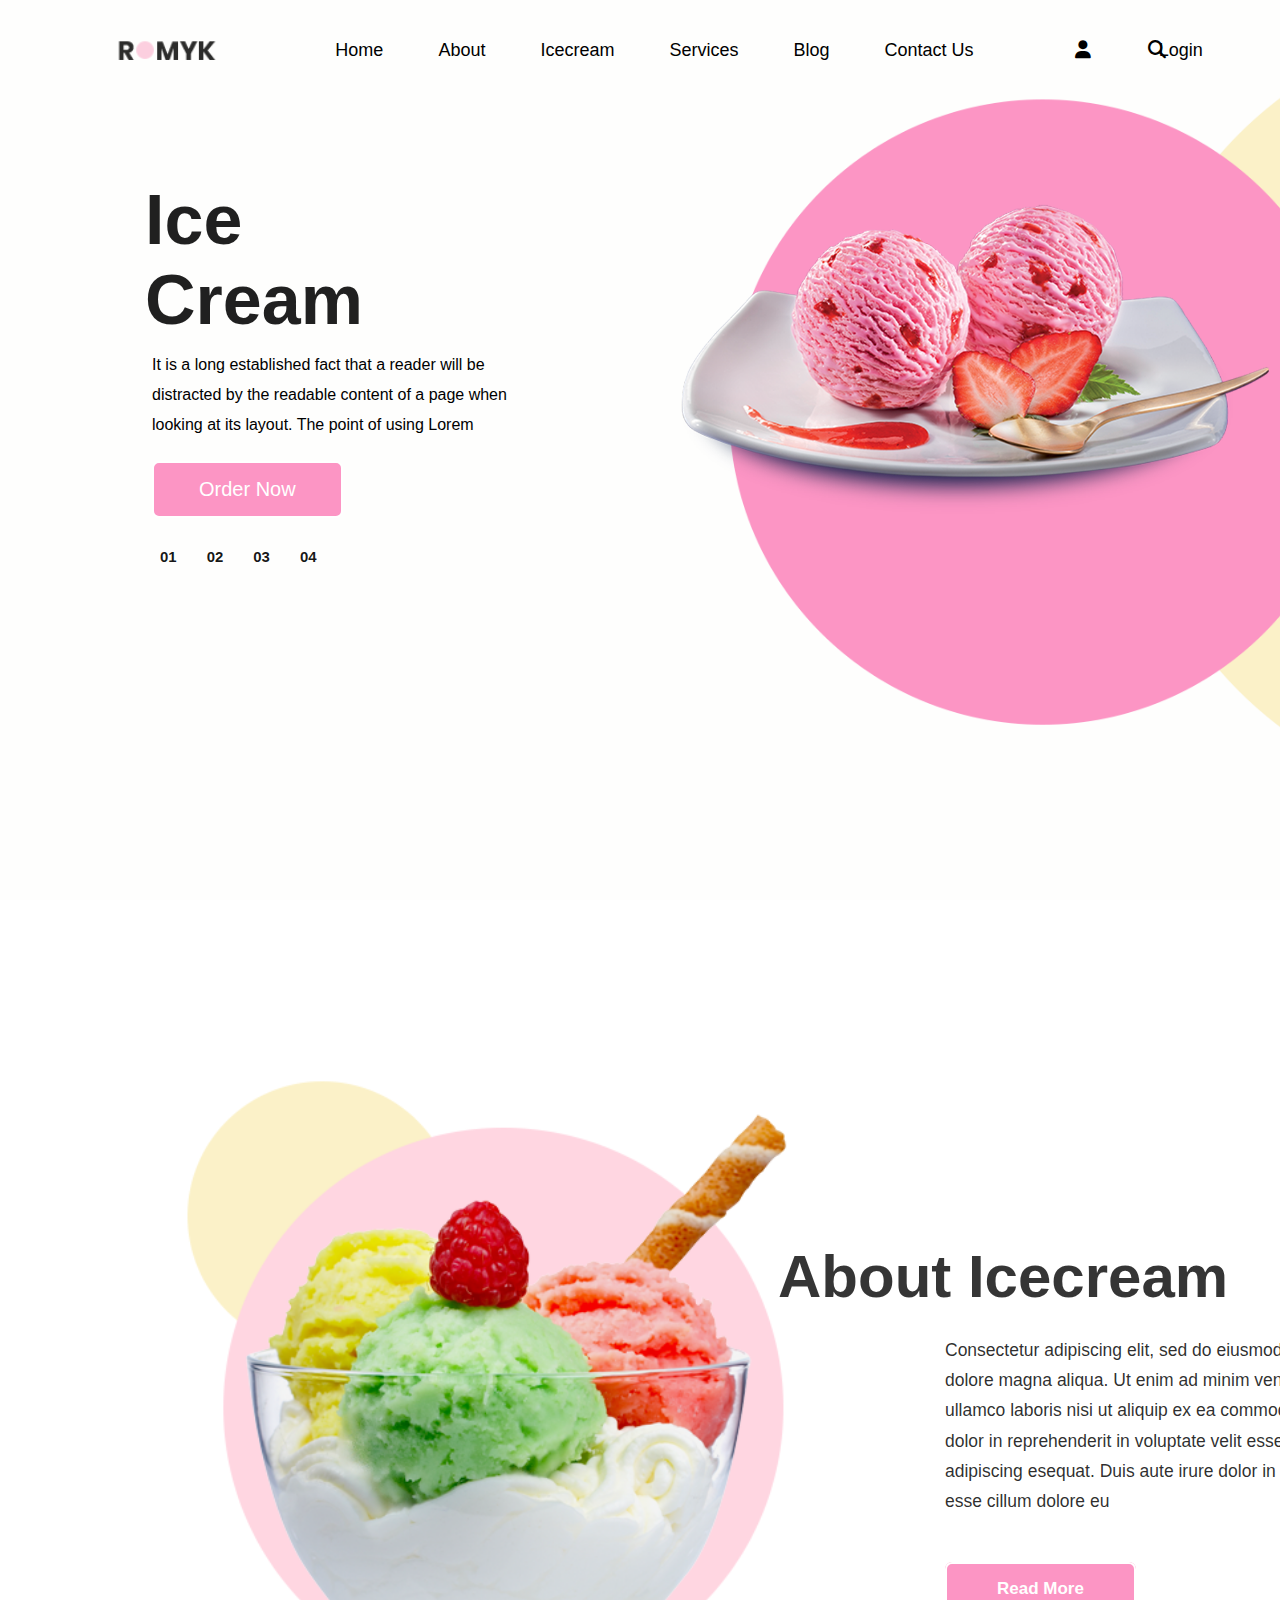
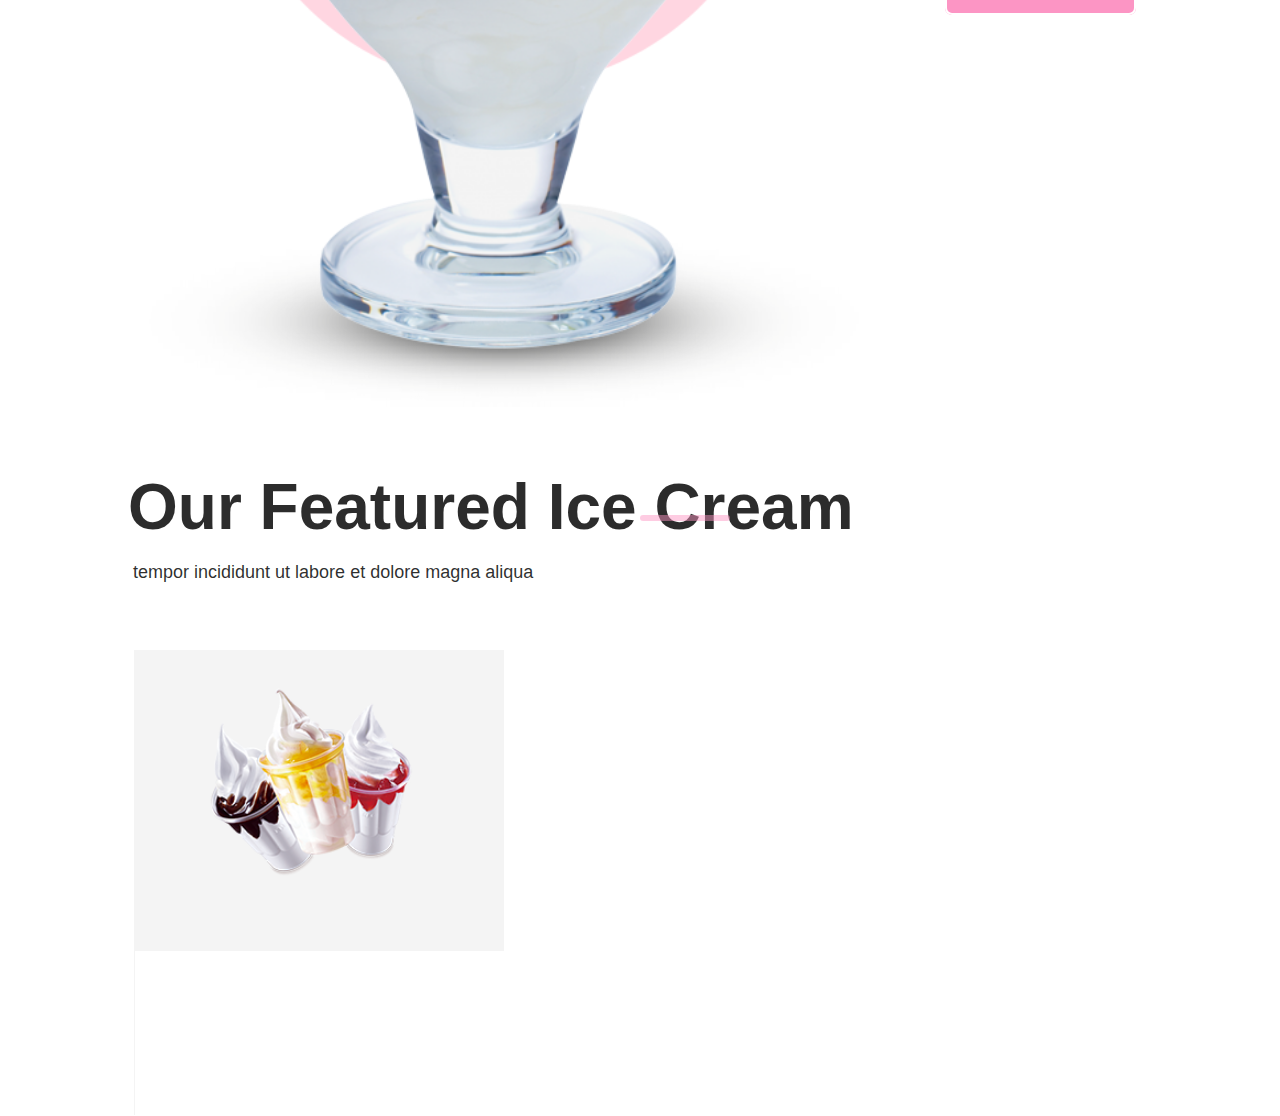
==== commit d58d1eec: "thipage" ====
--- a/index.html
+++ b/index.html
@@ -72,12 +72,12 @@
     <div class="border"></div>
 
 <div class="box">
-    <div></div>
-    <div></div>
-    <div></div>
-    <div></div>
-    <div></div>
-    <div></div>
+ <div class="boximg1">
+    <img src="./images/img-1.png" alt="">
+    <div class="whitesection">
+
+    </div>
+ </div>
 
 </div>
 
--- a/index.css
+++ b/index.css
@@ -281,11 +281,27 @@
     left: 50%;
     
 }
-#thipage .box
-{
-    width: 50px;
-    height: 100px;
+#thipage div .boximg1{
+    width: 370px;
+    height: 465px;
     border: 1px solid #00000000;
-    background-color: #fC95C4;
-    position: inherit;
-}+    position: absolute;
+    top: 250%;
+    left: 10.5%;
+    background-color: #66666612;
+    
+}
+#thipage div .boximg1 img{
+    position: absolute;
+    left: 23%;
+    top: 10%;
+    scale: 1.1;
+}
+#thipage div .whitesection{
+    width:369px;
+    height: 165px;
+    border: 1px solid #01010100;
+    background-color: white;
+    position: absolute;
+    top: 64.7%;
+}
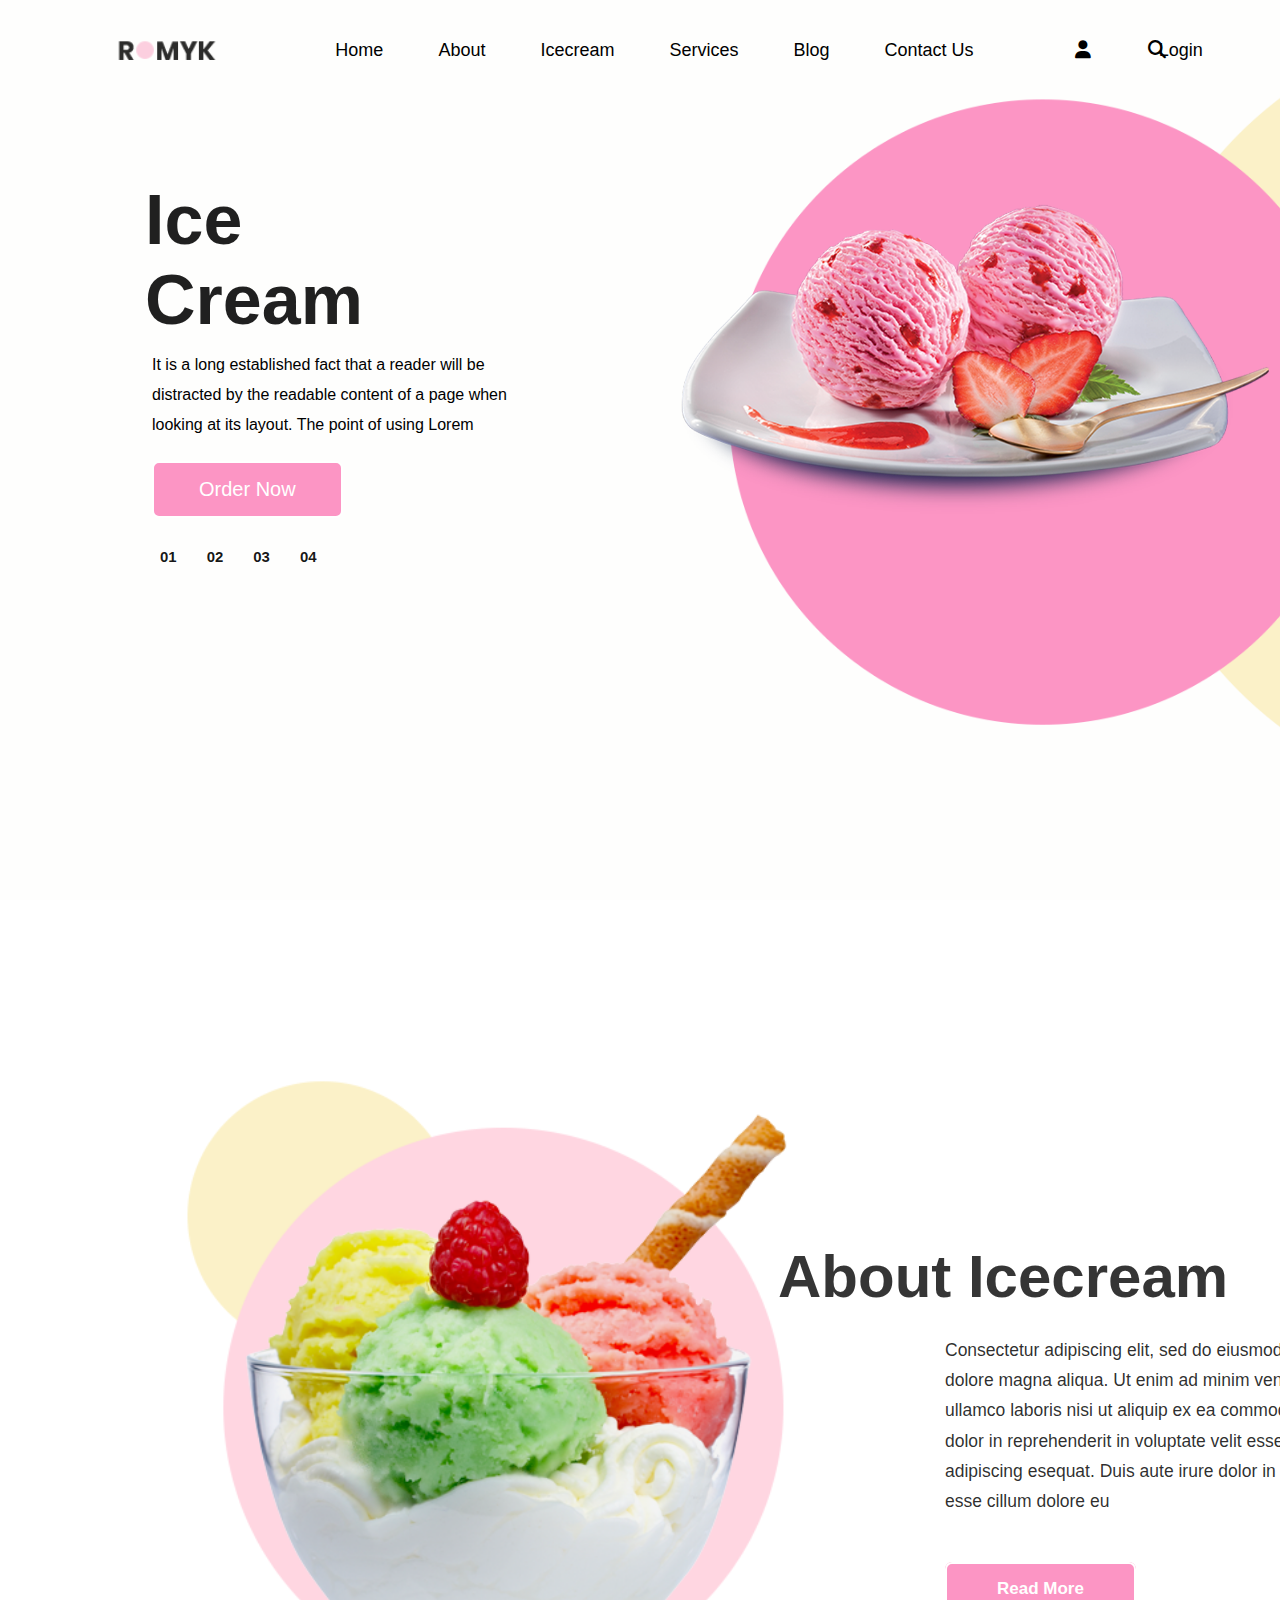
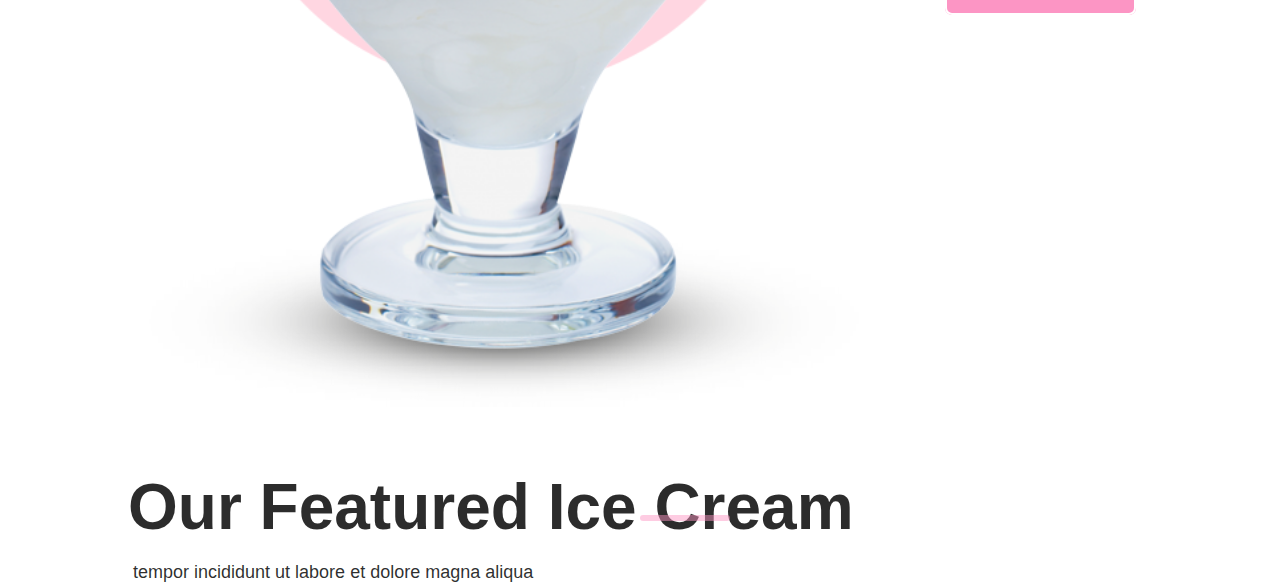
==== commit b0c477b8: "animation" ====
--- a/index.html
+++ b/index.html
@@ -62,7 +62,7 @@
     <div><a href=""><b>Read More</b></a></div>
 </section> 
 
- <section id="thipage">  
+ <section id="thipage"> 
     <div class="padding"></div>
     <div class="h1p">
         <h1> Our Featured Ice Cream
@@ -71,16 +71,8 @@
     </div>
     <div class="border"></div>
 
-<div class="box">
- <div class="boximg1">
-    <img src="./images/img-1.png" alt="">
-    <div class="whitesection">
 
-    </div>
- </div>
-
-</div>
-
+</section> 
 
 </body>
 </html>
--- a/index.css
+++ b/index.css
@@ -281,27 +281,4 @@
     left: 50%;
     
 }
-#thipage div .boximg1{
-    width: 370px;
-    height: 465px;
-    border: 1px solid #00000000;
-    position: absolute;
-    top: 250%;
-    left: 10.5%;
-    background-color: #66666612;
-    
-}
-#thipage div .boximg1 img{
-    position: absolute;
-    left: 23%;
-    top: 10%;
-    scale: 1.1;
-}
-#thipage div .whitesection{
-    width:369px;
-    height: 165px;
-    border: 1px solid #01010100;
-    background-color: white;
-    position: absolute;
-    top: 64.7%;
-}
+
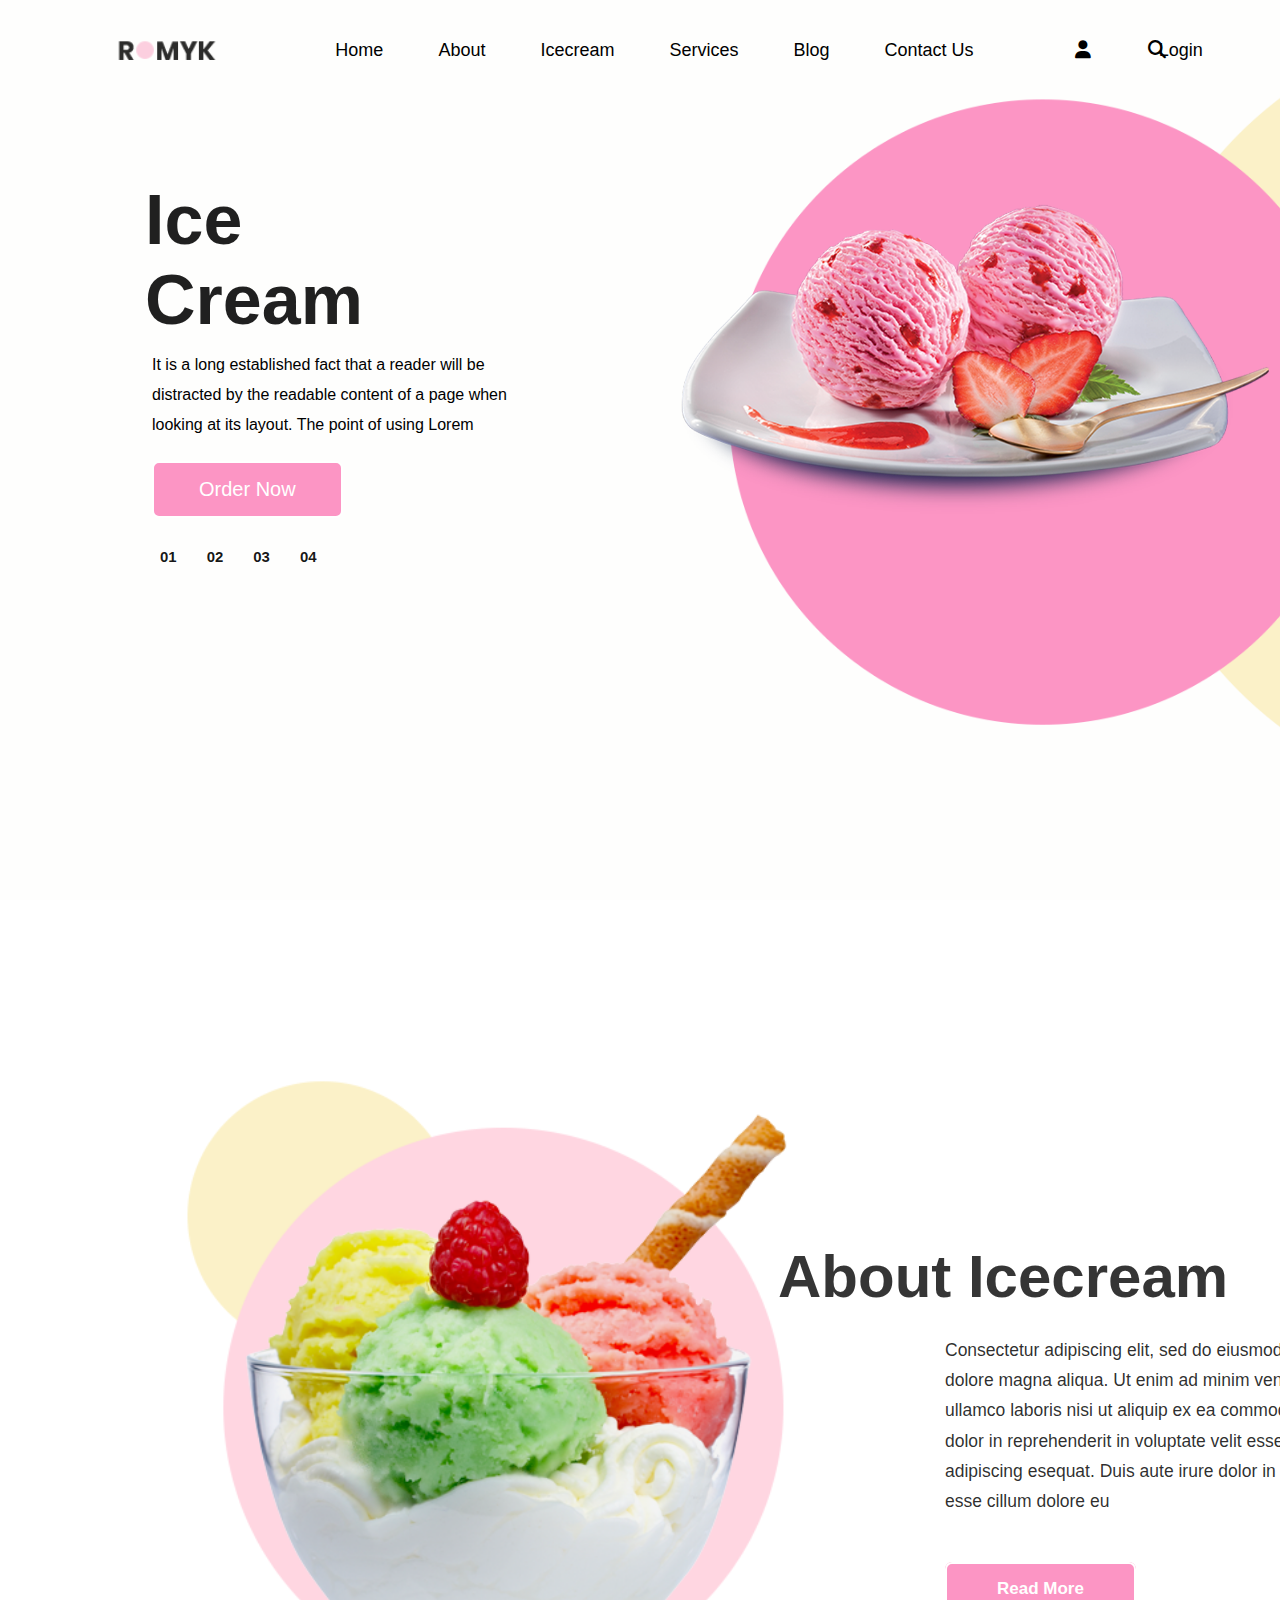
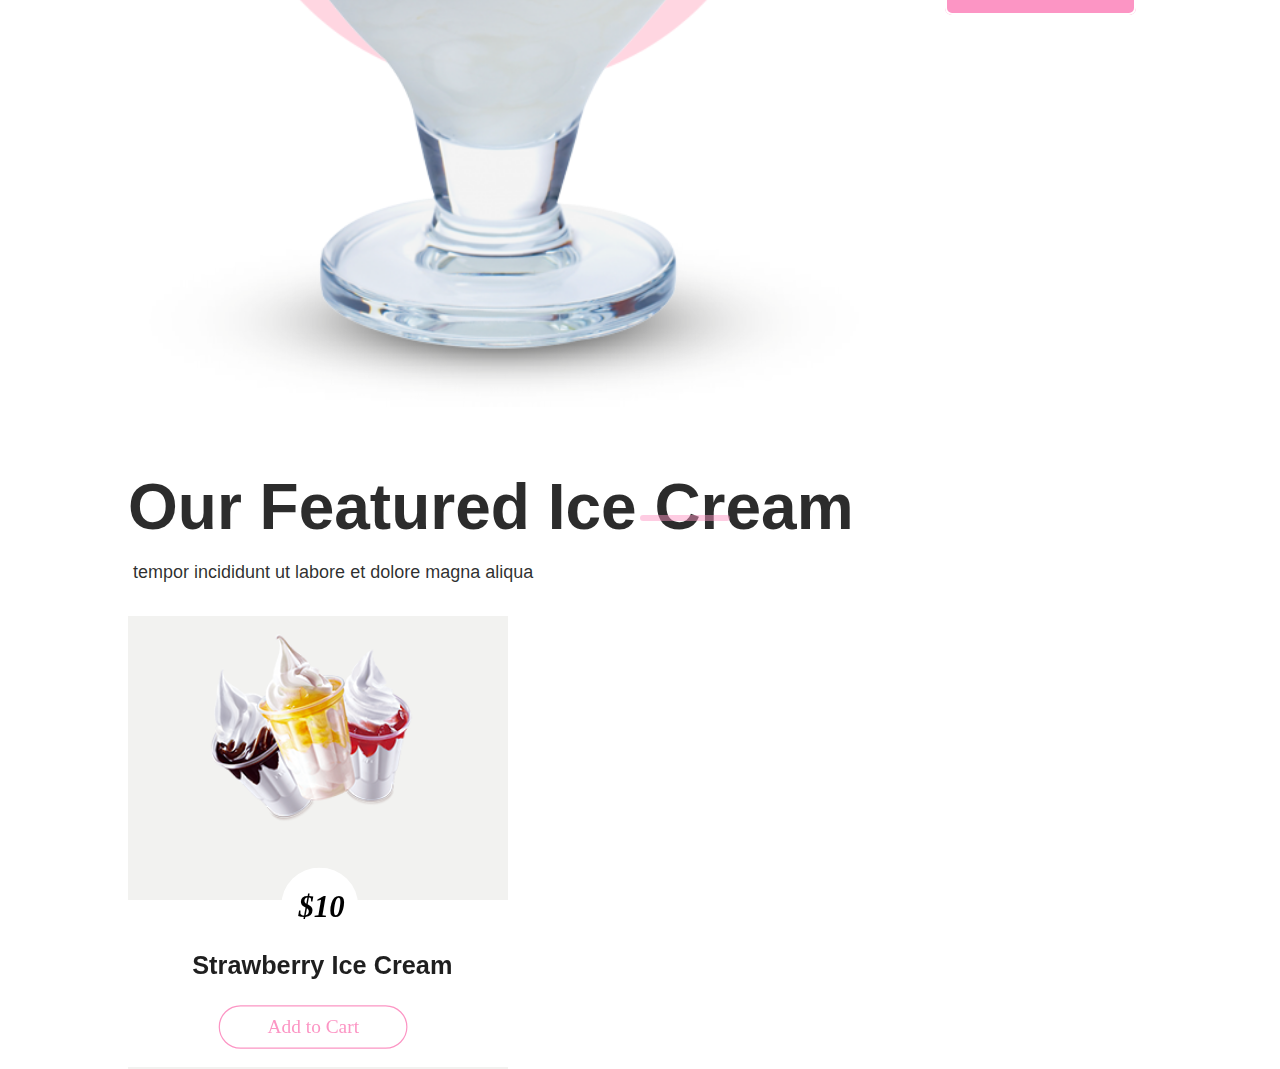
==== commit 849b826f: "new" ====
--- a/index.html
+++ b/index.html
@@ -70,8 +70,23 @@
         <p>&nbsp;tempor incididunt ut labore et dolore magna aliqua</p>
     </div>
     <div class="border"></div>
+<div class="cream_box">
+    <div class="box_img1">
+        <div class="img1">
+        <img src="./images/img-1.png" alt="ice cream image">
+    <div class="price1">
+        <p>$10</p>
+        <h6>Strawberry&nbsp;Ice&nbsp;Cream</h6>
+     </div>
+     <div class="add_to_cart" >
+        <a href=""> Add to Cart </a>
+    </div>
+    </div>
+       
+     </div>
 
-
+</div>
+     
 </section> 
 
 </body>
--- a/index.css
+++ b/index.css
@@ -279,6 +279,89 @@
     position: absolute;
     top: 235%;
     left: 50%;
-    
-}
-
+}
+#thipage .cream_box{
+    width: 100%;
+    height: 100vh;
+
+
+}
+#thipage .box_img1{
+    width: 380px;
+    height: 455px;
+    border: 2px solid rgba(0, 0, 0, 0);
+    position: absolute;
+    top: 246%;
+    left: 10%;
+    background:linear-gradient( 0deg, #ffffff 37%, #f2f2f0 37%)
+    
+}
+#thipage .box_img1:hover{
+    background:linear-gradient( 0deg,#f2f2f000 37%, #ffbf0037 37%)
+}
+#thipage .img1{
+    scale:1.1 ;
+    position: absolute;
+    top: 6%;
+    left: 24%;
+}
+#thipage .price1{
+    width: 70px;
+    height: 70px;
+    border: 1px solid rgba(0, 0, 0, 0);
+    border-radius: 50%;
+    background-color: white;
+    position: absolute;
+    top: 122%;
+    left: 35%;
+}
+#thipage .price1 p{
+    font-style: italic;
+    font-weight: bold;
+    font-size: 28px;
+    position: absolute;
+    top: 28%;
+    left: 21%;
+}
+#thipage .price1 h6{
+    width: 100%;
+    font-family: 'poppins',sans-serif;
+    font-size:23px;
+    color: #000000e0;
+    position: absolute;
+    top: 110%;
+    right: 121%;
+}
+#thipage .add_to_cart{
+    width: 85%;
+    float: left; 
+    font-size: 16px;
+    text-align: center;
+    border: 1px solid #fc95c4;
+     color: #fc95c4;
+    padding: 8px 0px 8px 0px;
+    border-radius: 40px;
+    position: absolute;
+    top: 195%;
+    left: 8%;
+    scale: 1.1;
+}
+#thipage .add_to_cart a{
+    text-decoration: none;
+    color: #fc95c4;
+
+}
+
+#thipage .add_to_cart:hover {
+    /* text-decoration: none; */
+    /* color: #000000 !important; */
+    border: 1px solid #090909; 
+
+}
+
+#thipage .add_to_cart:hover a {
+    /* border: 1px solid #090909;    */
+    color: #080808;
+
+    
+}